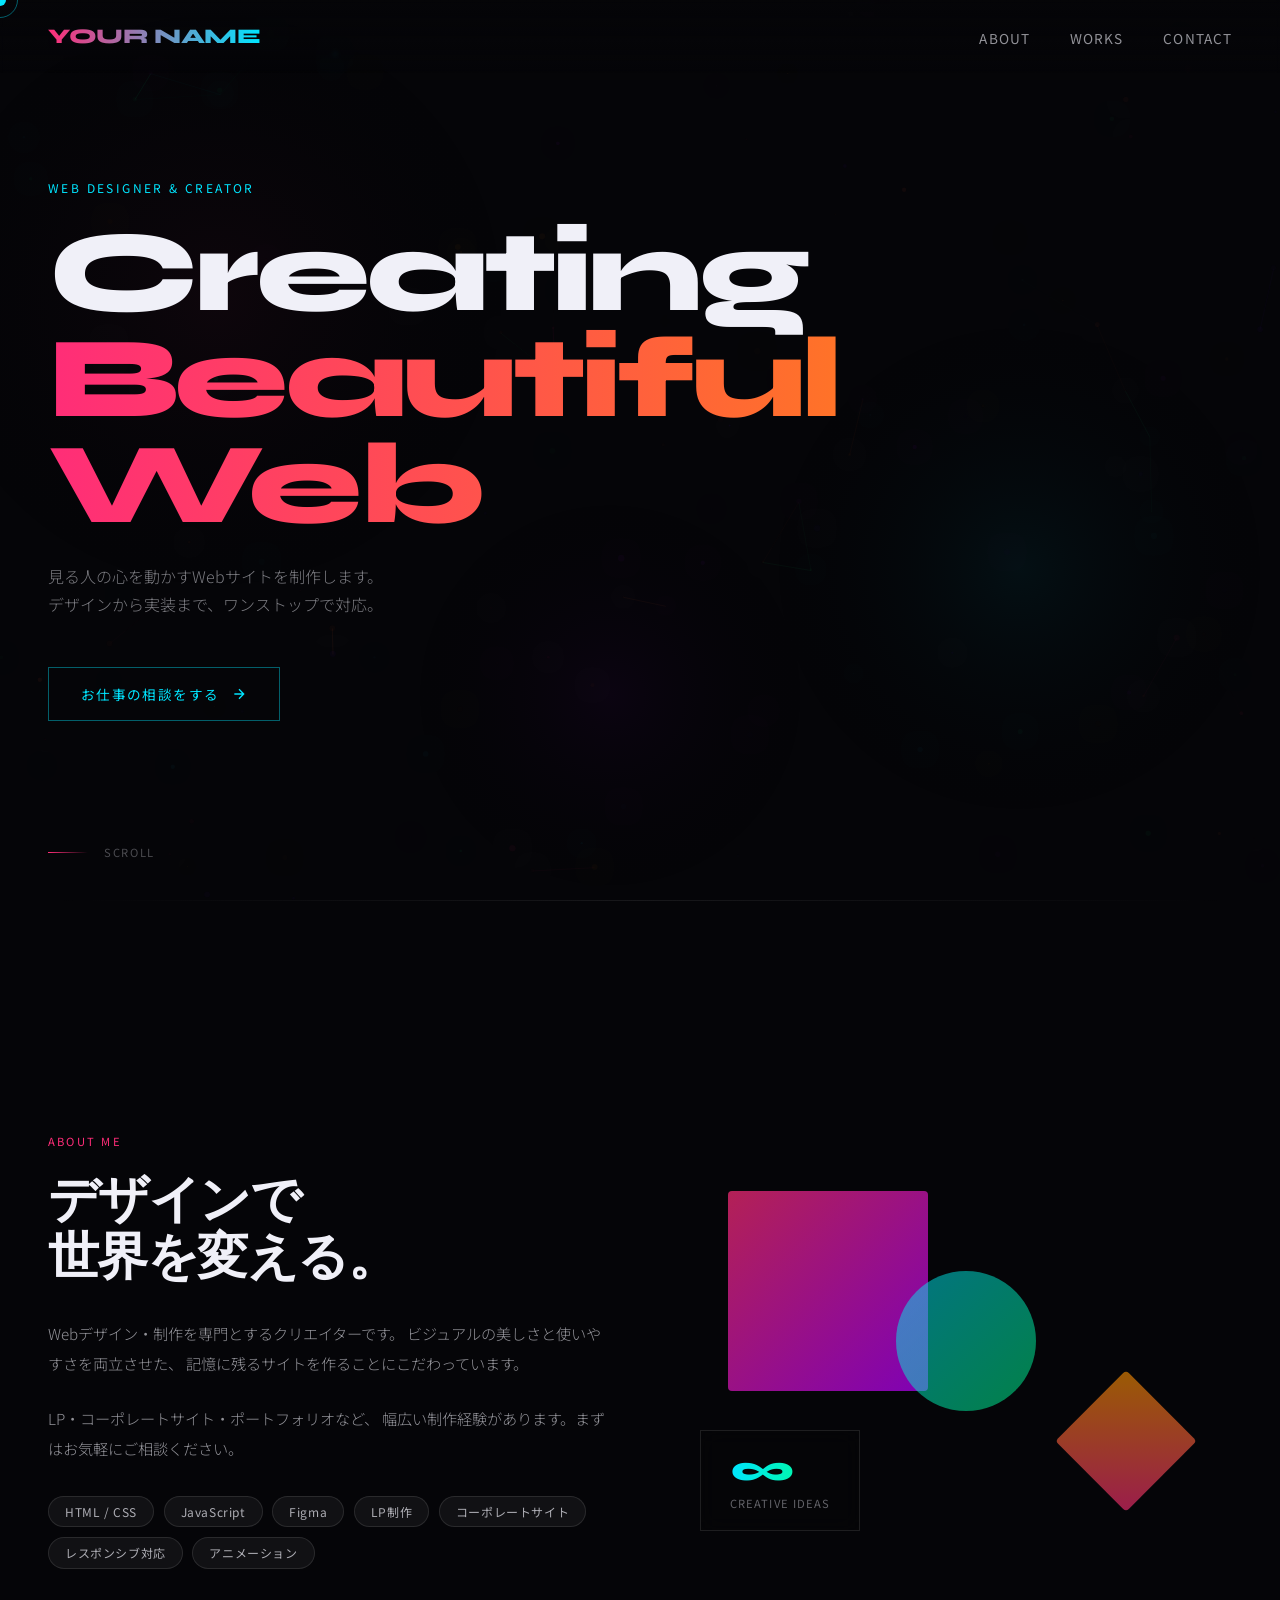
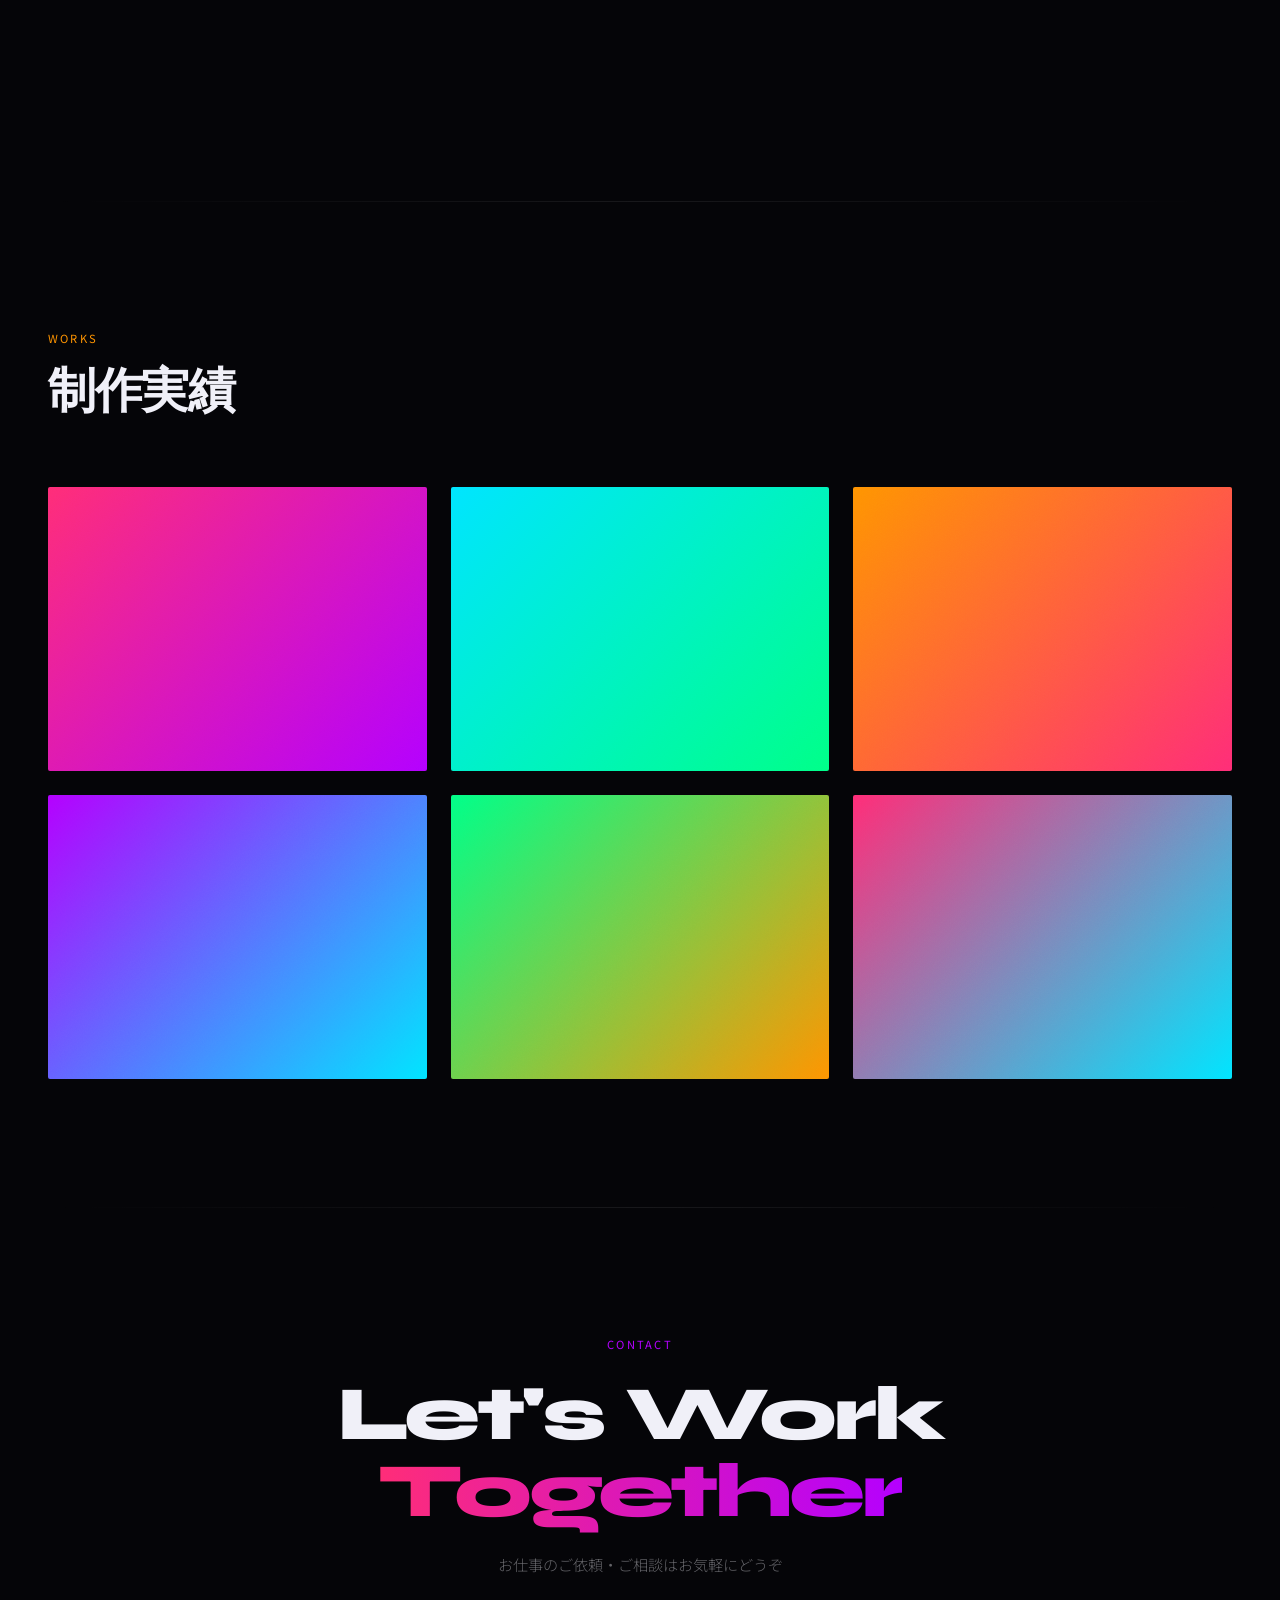
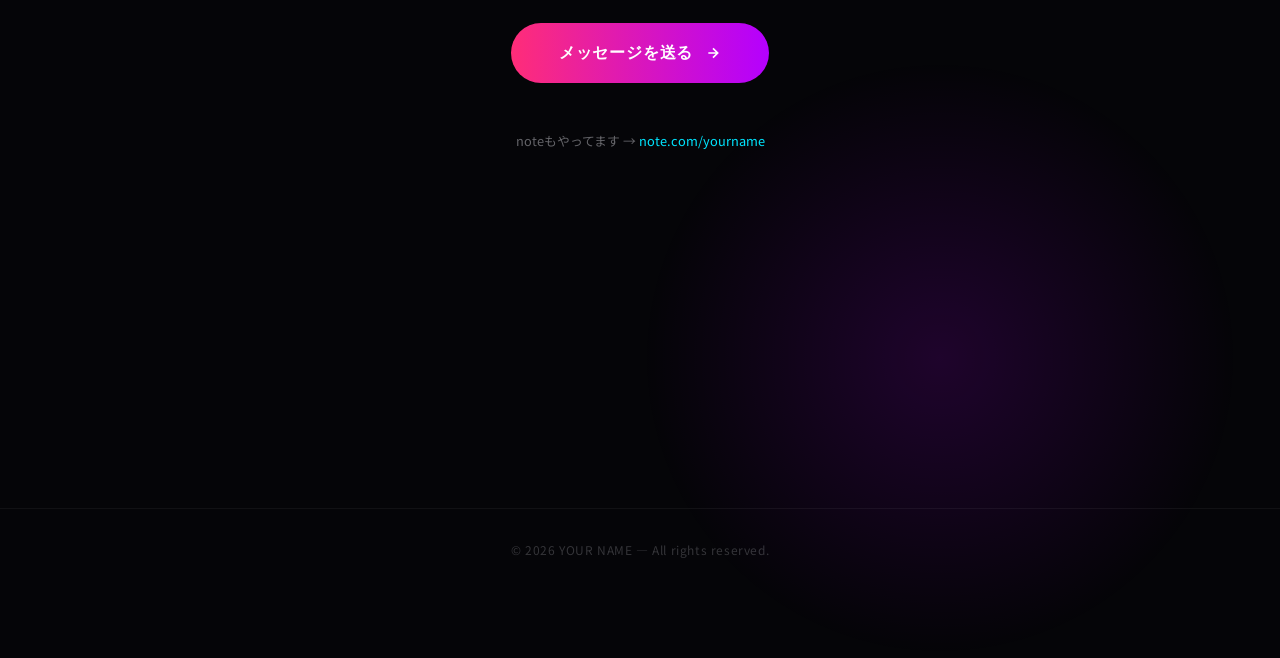
==== index.html @ f34d8674 "Rename 20260329_portfolio.html to index.html" ====
<!DOCTYPE html>
<html lang="ja">
<head>
<meta charset="UTF-8">
<meta name="viewport" content="width=device-width, initial-scale=1.0">
<title>Portfolio — Creative Web Designer</title>
<style>
  @import url('https://fonts.googleapis.com/css2?family=Syne:wght@400;700;800&family=Noto+Sans+JP:wght@300;400;700&display=swap');

  :root {
    --c1: #ff2d78;
    --c2: #ff9500;
    --c3: #00e5ff;
    --c4: #b400ff;
    --c5: #00ff88;
    --bg: #050508;
    --fg: #f0f0f8;
  }

  *, *::before, *::after { margin: 0; padding: 0; box-sizing: border-box; }

  html { scroll-behavior: smooth; }

  body {
    background: var(--bg);
    color: var(--fg);
    font-family: 'Noto Sans JP', sans-serif;
    overflow-x: hidden;
    cursor: none;
  }

  /* Custom cursor */
  #cursor {
    position: fixed;
    width: 12px; height: 12px;
    border-radius: 50%;
    background: var(--c3);
    pointer-events: none;
    z-index: 9999;
    transform: translate(-50%, -50%);
    transition: transform 0.1s, width 0.3s, height 0.3s, background 0.3s;
    mix-blend-mode: screen;
  }
  #cursor-trail {
    position: fixed;
    width: 36px; height: 36px;
    border-radius: 50%;
    border: 1px solid rgba(0,229,255,0.4);
    pointer-events: none;
    z-index: 9998;
    transform: translate(-50%, -50%);
    transition: left 0.12s ease, top 0.12s ease;
  }

  /* Canvas */
  #canvas {
    position: fixed;
    top: 0; left: 0;
    width: 100%; height: 100%;
    z-index: 0;
  }

  /* NAV */
  nav {
    position: fixed;
    top: 0; left: 0; right: 0;
    z-index: 100;
    display: flex;
    justify-content: space-between;
    align-items: center;
    padding: 1.5rem 3rem;
    mix-blend-mode: normal;
  }
  nav::before {
    content: '';
    position: absolute;
    inset: 0;
    background: linear-gradient(to bottom, rgba(5,5,8,0.8), transparent);
    backdrop-filter: blur(2px);
    z-index: -1;
  }
  .logo {
    font-family: 'Syne', sans-serif;
    font-weight: 800;
    font-size: 1.3rem;
    letter-spacing: -0.02em;
    background: linear-gradient(90deg, var(--c1), var(--c3));
    -webkit-background-clip: text;
    -webkit-text-fill-color: transparent;
  }
  .nav-links {
    display: flex;
    gap: 2.5rem;
    list-style: none;
  }
  .nav-links a {
    color: rgba(240,240,248,0.6);
    text-decoration: none;
    font-size: 0.85rem;
    letter-spacing: 0.08em;
    text-transform: uppercase;
    transition: color 0.3s;
  }
  .nav-links a:hover { color: var(--fg); }

  /* SECTIONS */
  section {
    position: relative;
    z-index: 10;
    min-height: 100vh;
  }

  /* HERO */
  #hero {
    display: flex;
    flex-direction: column;
    justify-content: center;
    align-items: flex-start;
    padding: 0 3rem;
    min-height: 100vh;
  }
  .hero-eyebrow {
    font-size: 0.75rem;
    letter-spacing: 0.2em;
    text-transform: uppercase;
    color: var(--c3);
    margin-bottom: 1.5rem;
    opacity: 0;
    animation: fadeUp 0.8s 0.3s forwards;
  }
  .hero-title {
    font-family: 'Syne', sans-serif;
    font-weight: 800;
    font-size: clamp(3rem, 9vw, 8rem);
    line-height: 0.92;
    letter-spacing: -0.04em;
    margin-bottom: 1.5rem;
    opacity: 0;
    animation: fadeUp 0.8s 0.5s forwards;
  }
  .hero-title .line1 { display: block; }
  .hero-title .line2 {
    display: block;
    background: linear-gradient(90deg, var(--c1), var(--c2), var(--c4));
    -webkit-background-clip: text;
    -webkit-text-fill-color: transparent;
    background-size: 200%;
    animation: gradShift 4s linear infinite, fadeUp 0.8s 0.5s forwards;
  }
  .hero-sub {
    font-size: 1rem;
    color: rgba(240,240,248,0.5);
    max-width: 420px;
    line-height: 1.8;
    margin-bottom: 3rem;
    font-weight: 300;
    opacity: 0;
    animation: fadeUp 0.8s 0.7s forwards;
  }
  .hero-cta {
    display: inline-flex;
    align-items: center;
    gap: 0.75rem;
    padding: 1rem 2rem;
    border: 1px solid rgba(0,229,255,0.4);
    color: var(--c3);
    text-decoration: none;
    font-size: 0.85rem;
    letter-spacing: 0.1em;
    text-transform: uppercase;
    position: relative;
    overflow: hidden;
    transition: color 0.3s;
    opacity: 0;
    animation: fadeUp 0.8s 0.9s forwards;
  }
  .hero-cta::before {
    content: '';
    position: absolute;
    inset: 0;
    background: var(--c3);
    transform: scaleX(0);
    transform-origin: left;
    transition: transform 0.4s ease;
    z-index: -1;
  }
  .hero-cta:hover { color: var(--bg); }
  .hero-cta:hover::before { transform: scaleX(1); }

  .scroll-indicator {
    position: absolute;
    bottom: 2.5rem;
    left: 3rem;
    display: flex;
    align-items: center;
    gap: 1rem;
    font-size: 0.7rem;
    letter-spacing: 0.15em;
    text-transform: uppercase;
    color: rgba(240,240,248,0.3);
    opacity: 0;
    animation: fadeUp 0.8s 1.2s forwards;
  }
  .scroll-line {
    width: 40px;
    height: 1px;
    background: linear-gradient(90deg, var(--c1), transparent);
    animation: scrollPulse 2s ease-in-out infinite;
  }

  /* ABOUT */
  #about {
    display: grid;
    grid-template-columns: 1fr 1fr;
    gap: 4rem;
    align-items: center;
    padding: 8rem 3rem;
  }
  .about-label {
    font-size: 0.7rem;
    letter-spacing: 0.2em;
    text-transform: uppercase;
    color: var(--c1);
    margin-bottom: 1.5rem;
  }
  .about-title {
    font-family: 'Syne', sans-serif;
    font-weight: 700;
    font-size: clamp(2rem, 4vw, 3.5rem);
    line-height: 1.1;
    letter-spacing: -0.03em;
    margin-bottom: 2rem;
  }
  .about-text {
    color: rgba(240,240,248,0.6);
    line-height: 2;
    font-size: 0.95rem;
    font-weight: 300;
    margin-bottom: 1.5rem;
  }
  .skill-tags {
    display: flex;
    flex-wrap: wrap;
    gap: 0.6rem;
    margin-top: 2rem;
  }
  .tag {
    padding: 0.4rem 1rem;
    font-size: 0.75rem;
    letter-spacing: 0.05em;
    border-radius: 100px;
    background: rgba(255,255,255,0.05);
    border: 1px solid rgba(255,255,255,0.1);
    color: rgba(240,240,248,0.7);
    transition: all 0.3s;
  }
  .tag:hover {
    background: rgba(0,229,255,0.1);
    border-color: var(--c3);
    color: var(--c3);
  }
  .about-visual {
    position: relative;
    height: 400px;
  }
  .about-box {
    position: absolute;
    border-radius: 4px;
    animation: float 6s ease-in-out infinite;
  }
  .about-box:nth-child(1) {
    width: 200px; height: 200px;
    top: 10%; left: 10%;
    background: linear-gradient(135deg, var(--c1), var(--c4));
    opacity: 0.7;
    animation-delay: 0s;
  }
  .about-box:nth-child(2) {
    width: 140px; height: 140px;
    top: 30%; left: 40%;
    background: linear-gradient(135deg, var(--c3), var(--c5));
    opacity: 0.5;
    animation-delay: -2s;
    border-radius: 50%;
  }
  .about-box:nth-child(3) {
    width: 100px; height: 100px;
    bottom: 15%; right: 10%;
    background: linear-gradient(135deg, var(--c2), var(--c1));
    opacity: 0.6;
    animation-delay: -4s;
    transform: rotate(45deg);
  }
  .about-stat {
    position: absolute;
    bottom: 5%;
    left: 5%;
    background: rgba(5,5,8,0.8);
    border: 1px solid rgba(255,255,255,0.1);
    padding: 1.2rem 1.8rem;
    backdrop-filter: blur(10px);
  }
  .stat-num {
    font-family: 'Syne', sans-serif;
    font-size: 2.5rem;
    font-weight: 800;
    background: linear-gradient(90deg, var(--c3), var(--c5));
    -webkit-background-clip: text;
    -webkit-text-fill-color: transparent;
    line-height: 1;
  }
  .stat-label {
    font-size: 0.7rem;
    letter-spacing: 0.1em;
    color: rgba(240,240,248,0.4);
    text-transform: uppercase;
    margin-top: 0.3rem;
  }

  /* WORKS */
  #works {
    padding: 8rem 3rem;
  }
  .section-header {
    display: flex;
    justify-content: space-between;
    align-items: flex-end;
    margin-bottom: 4rem;
  }
  .section-label {
    font-size: 0.7rem;
    letter-spacing: 0.2em;
    text-transform: uppercase;
    color: var(--c2);
    margin-bottom: 0.8rem;
  }
  .section-title {
    font-family: 'Syne', sans-serif;
    font-weight: 700;
    font-size: clamp(2rem, 4vw, 3rem);
    letter-spacing: -0.03em;
  }
  .works-grid {
    display: grid;
    grid-template-columns: repeat(3, 1fr);
    gap: 1.5rem;
  }
  .work-card {
    position: relative;
    aspect-ratio: 4/3;
    overflow: hidden;
    cursor: none;
    border-radius: 2px;
  }
  .work-bg {
    position: absolute;
    inset: 0;
    transition: transform 0.6s ease;
  }
  .work-card:nth-child(1) .work-bg { background: linear-gradient(135deg, #ff2d78 0%, #b400ff 100%); }
  .work-card:nth-child(2) .work-bg { background: linear-gradient(135deg, #00e5ff 0%, #00ff88 100%); }
  .work-card:nth-child(3) .work-bg { background: linear-gradient(135deg, #ff9500 0%, #ff2d78 100%); }
  .work-card:nth-child(4) .work-bg { background: linear-gradient(135deg, #b400ff 0%, #00e5ff 100%); }
  .work-card:nth-child(5) .work-bg { background: linear-gradient(135deg, #00ff88 0%, #ff9500 100%); }
  .work-card:nth-child(6) .work-bg { background: linear-gradient(135deg, #ff2d78 0%, #00e5ff 100%); }
  .work-card:hover .work-bg { transform: scale(1.05); }
  .work-noise {
    position: absolute;
    inset: 0;
    background-image: url("data:image/svg+xml,%3Csvg viewBox='0 0 256 256' xmlns='http://www.w3.org/2000/svg'%3E%3Cfilter id='n'%3E%3CfeTurbulence type='fractalNoise' baseFrequency='0.9' numOctaves='4' stitchTiles='stitch'/%3E%3C/filter%3E%3Crect width='100%25' height='100%25' filter='url(%23n)' opacity='0.15'/%3E%3C/svg%3E");
    opacity: 0.3;
    mix-blend-mode: overlay;
  }
  .work-overlay {
    position: absolute;
    inset: 0;
    background: rgba(5,5,8,0.7);
    display: flex;
    flex-direction: column;
    justify-content: flex-end;
    padding: 1.8rem;
    opacity: 0;
    transition: opacity 0.4s;
  }
  .work-card:hover .work-overlay { opacity: 1; }
  .work-type {
    font-size: 0.65rem;
    letter-spacing: 0.15em;
    text-transform: uppercase;
    color: var(--c3);
    margin-bottom: 0.4rem;
  }
  .work-name {
    font-family: 'Syne', sans-serif;
    font-weight: 700;
    font-size: 1.3rem;
    letter-spacing: -0.02em;
  }

  /* CONTACT */
  #contact {
    padding: 8rem 3rem;
    text-align: center;
    position: relative;
  }
  .contact-glow {
    position: absolute;
    top: 50%;
    left: 50%;
    transform: translate(-50%, -50%);
    width: 600px;
    height: 600px;
    background: radial-gradient(circle, rgba(180,0,255,0.15) 0%, transparent 70%);
    pointer-events: none;
  }
  .contact-label {
    font-size: 0.7rem;
    letter-spacing: 0.2em;
    text-transform: uppercase;
    color: var(--c4);
    margin-bottom: 1.5rem;
  }
  .contact-title {
    font-family: 'Syne', sans-serif;
    font-weight: 800;
    font-size: clamp(2.5rem, 6vw, 5rem);
    letter-spacing: -0.04em;
    line-height: 1;
    margin-bottom: 1.5rem;
  }
  .contact-title span {
    background: linear-gradient(90deg, var(--c1), var(--c4), var(--c3));
    -webkit-background-clip: text;
    -webkit-text-fill-color: transparent;
    background-size: 200%;
    animation: gradShift 3s linear infinite;
  }
  .contact-sub {
    color: rgba(240,240,248,0.4);
    font-size: 0.95rem;
    font-weight: 300;
    margin-bottom: 3rem;
  }
  .contact-btn {
    display: inline-flex;
    align-items: center;
    gap: 0.75rem;
    padding: 1.2rem 3rem;
    background: linear-gradient(90deg, var(--c1), var(--c4));
    color: white;
    text-decoration: none;
    font-family: 'Syne', sans-serif;
    font-weight: 700;
    font-size: 1rem;
    letter-spacing: 0.05em;
    border-radius: 100px;
    position: relative;
    overflow: hidden;
    transition: transform 0.3s, box-shadow 0.3s;
  }
  .contact-btn:hover {
    transform: translateY(-3px);
    box-shadow: 0 20px 60px rgba(255,45,120,0.4);
  }
  .contact-note { margin-top: 3rem; color: rgba(240,240,248,0.4); font-size: 0.8rem; }
  .contact-note a { color: var(--c3); text-decoration: none; }

  /* FOOTER */
  footer {
    position: relative;
    z-index: 10;
    text-align: center;
    padding: 2rem 3rem;
    border-top: 1px solid rgba(255,255,255,0.05);
    color: rgba(240,240,248,0.2);
    font-size: 0.75rem;
    letter-spacing: 0.05em;
  }

  /* ANIMATIONS */
  @keyframes fadeUp {
    from { opacity: 0; transform: translateY(30px); }
    to { opacity: 1; transform: translateY(0); }
  }
  @keyframes gradShift {
    0% { background-position: 0% 50%; }
    100% { background-position: 200% 50%; }
  }
  @keyframes float {
    0%, 100% { transform: translateY(0) rotate(0deg); }
    33% { transform: translateY(-20px) rotate(5deg); }
    66% { transform: translateY(10px) rotate(-3deg); }
  }
  @keyframes scrollPulse {
    0%, 100% { width: 40px; opacity: 0.3; }
    50% { width: 70px; opacity: 0.8; }
  }

  /* Divider */
  .divider {
    position: relative;
    z-index: 10;
    height: 1px;
    background: linear-gradient(90deg, transparent, rgba(255,255,255,0.08), transparent);
    margin: 0 3rem;
  }

  @media (max-width: 768px) {
    nav { padding: 1.2rem 1.5rem; }
    .nav-links { display: none; }
    #hero { padding: 0 1.5rem; }
    #about { grid-template-columns: 1fr; padding: 4rem 1.5rem; }
    .about-visual { display: none; }
    #works { padding: 4rem 1.5rem; }
    .works-grid { grid-template-columns: 1fr; }
    #contact { padding: 4rem 1.5rem; }
    .scroll-indicator { left: 1.5rem; }
  }
</style>
</head>
<body>

<div id="cursor"></div>
<div id="cursor-trail"></div>

<canvas id="canvas"></canvas>

<nav>
  <div class="logo">YOUR NAME</div>
  <ul class="nav-links">
    <li><a href="#about">About</a></li>
    <li><a href="#works">Works</a></li>
    <li><a href="#contact">Contact</a></li>
  </ul>
</nav>

<section id="hero">
  <div class="hero-eyebrow">Web Designer &amp; Creator</div>
  <h1 class="hero-title">
    <span class="line1">Creating</span>
    <span class="line2">Beautiful Web</span>
  </h1>
  <p class="hero-sub">
    見る人の心を動かすWebサイトを制作します。<br>
    デザインから実装まで、ワンストップで対応。
  </p>
  <a href="#contact" class="hero-cta">
    お仕事の相談をする
    <svg width="16" height="16" fill="none" stroke="currentColor" stroke-width="2" viewBox="0 0 24 24"><path d="M5 12h14M12 5l7 7-7 7"/></svg>
  </a>
  <div class="scroll-indicator">
    <div class="scroll-line"></div>
    Scroll
  </div>
</section>

<div class="divider"></div>

<section id="about">
  <div>
    <div class="about-label">About Me</div>
    <h2 class="about-title">デザインで<br>世界を変える。</h2>
    <p class="about-text">
      Webデザイン・制作を専門とするクリエイターです。
      ビジュアルの美しさと使いやすさを両立させた、
      記憶に残るサイトを作ることにこだわっています。
    </p>
    <p class="about-text">
      LP・コーポレートサイト・ポートフォリオなど、
      幅広い制作経験があります。まずはお気軽にご相談ください。
    </p>
    <div class="skill-tags">
      <span class="tag">HTML / CSS</span>
      <span class="tag">JavaScript</span>
      <span class="tag">Figma</span>
      <span class="tag">LP制作</span>
      <span class="tag">コーポレートサイト</span>
      <span class="tag">レスポンシブ対応</span>
      <span class="tag">アニメーション</span>
    </div>
  </div>
  <div class="about-visual">
    <div class="about-box"></div>
    <div class="about-box"></div>
    <div class="about-box"></div>
    <div class="about-stat">
      <div class="stat-num">∞</div>
      <div class="stat-label">Creative Ideas</div>
    </div>
  </div>
</section>

<div class="divider"></div>

<section id="works">
  <div class="section-header">
    <div>
      <div class="section-label">Works</div>
      <h2 class="section-title">制作実績</h2>
    </div>
  </div>
  <div class="works-grid">
    <div class="work-card">
      <div class="work-bg"></div>
      <div class="work-noise"></div>
      <div class="work-overlay">
        <div class="work-type">Landing Page</div>
        <div class="work-name">Project 01</div>
      </div>
    </div>
    <div class="work-card">
      <div class="work-bg"></div>
      <div class="work-noise"></div>
      <div class="work-overlay">
        <div class="work-type">Corporate Site</div>
        <div class="work-name">Project 02</div>
      </div>
    </div>
    <div class="work-card">
      <div class="work-bg"></div>
      <div class="work-noise"></div>
      <div class="work-overlay">
        <div class="work-type">EC Site</div>
        <div class="work-name">Project 03</div>
      </div>
    </div>
    <div class="work-card">
      <div class="work-bg"></div>
      <div class="work-noise"></div>
      <div class="work-overlay">
        <div class="work-type">Portfolio</div>
        <div class="work-name">Project 04</div>
      </div>
    </div>
    <div class="work-card">
      <div class="work-bg"></div>
      <div class="work-noise"></div>
      <div class="work-overlay">
        <div class="work-type">Branding</div>
        <div class="work-name">Project 05</div>
      </div>
    </div>
    <div class="work-card">
      <div class="work-bg"></div>
      <div class="work-noise"></div>
      <div class="work-overlay">
        <div class="work-type">Web App</div>
        <div class="work-name">Project 06</div>
      </div>
    </div>
  </div>
</section>

<div class="divider"></div>

<section id="contact">
  <div class="contact-glow"></div>
  <div class="contact-label">Contact</div>
  <h2 class="contact-title">Let's Work<br><span>Together</span></h2>
  <p class="contact-sub">お仕事のご依頼・ご相談はお気軽にどうぞ</p>
  <a href="mailto:your@email.com" class="contact-btn">
    メッセージを送る
    <svg width="16" height="16" fill="none" stroke="currentColor" stroke-width="2.5" viewBox="0 0 24 24"><path d="M5 12h14M12 5l7 7-7 7"/></svg>
  </a>
  <p class="contact-note">
    noteもやってます → <a href="https://note.com" target="_blank">note.com/yourname</a>
  </p>
</section>

<footer>
  <p>© 2026 YOUR NAME — All rights reserved.</p>
</footer>

<script>
// ── Cursor ──────────────────────────────────────────
const cursor = document.getElementById('cursor');
const trail = document.getElementById('cursor-trail');
let mx = 0, my = 0;
document.addEventListener('mousemove', e => {
  mx = e.clientX; my = e.clientY;
  cursor.style.left = mx + 'px';
  cursor.style.top = my + 'px';
  setTimeout(() => {
    trail.style.left = mx + 'px';
    trail.style.top = my + 'px';
  }, 80);
});

// ── Canvas Particle + Fluid System ──────────────────
const canvas = document.getElementById('canvas');
const ctx = canvas.getContext('2d');
let W, H, particles = [], mouseX = -9999, mouseY = -9999;

const COLORS = ['#ff2d78','#ff9500','#00e5ff','#b400ff','#00ff88','#ff6b35','#7b2fff'];

function resize() {
  W = canvas.width = window.innerWidth;
  H = canvas.height = window.innerHeight;
}
resize();
window.addEventListener('resize', () => { resize(); initParticles(); });

document.addEventListener('mousemove', e => { mouseX = e.clientX; mouseY = e.clientY; });

class Particle {
  constructor() { this.reset(true); }
  reset(initial = false) {
    this.x = Math.random() * W;
    this.y = initial ? Math.random() * H : H + 20;
    this.size = Math.random() * 3 + 0.5;
    this.color = COLORS[Math.floor(Math.random() * COLORS.length)];
    this.alpha = Math.random() * 0.6 + 0.1;
    this.vx = (Math.random() - 0.5) * 0.6;
    this.vy = -(Math.random() * 0.8 + 0.2);
    this.life = 0;
    this.maxLife = Math.random() * 300 + 200;
    // fluid properties
    this.noiseOffset = Math.random() * 1000;
    this.speed = Math.random() * 0.5 + 0.2;
  }
  update(t) {
    // Perlin-like noise via sin/cos
    const n1 = Math.sin(this.x * 0.005 + t * 0.0008 + this.noiseOffset) * Math.cos(this.y * 0.004 + t * 0.0006);
    const n2 = Math.cos(this.x * 0.004 - t * 0.0007 + this.noiseOffset * 0.5) * Math.sin(this.y * 0.005 + t * 0.0009);
    this.vx += n1 * 0.08;
    this.vy += n2 * 0.06 - 0.01;

    // Mouse repel
    const dx = this.x - mouseX, dy = this.y - mouseY;
    const dist = Math.sqrt(dx*dx + dy*dy);
    if (dist < 120) {
      const force = (120 - dist) / 120;
      this.vx += (dx / dist) * force * 1.5;
      this.vy += (dy / dist) * force * 1.5;
    }

    this.vx *= 0.97;
    this.vy *= 0.97;
    this.x += this.vx;
    this.y += this.vy;
    this.life++;

    if (this.x < -20 || this.x > W + 20 || this.y < -20 || this.life > this.maxLife) {
      this.reset();
    }
  }
  draw() {
    const lifeRatio = this.life / this.maxLife;
    const fade = lifeRatio < 0.1 ? lifeRatio * 10 : lifeRatio > 0.8 ? (1 - lifeRatio) * 5 : 1;
    ctx.save();
    ctx.globalAlpha = this.alpha * fade;
    ctx.fillStyle = this.color;
    ctx.shadowBlur = 15;
    ctx.shadowColor = this.color;
    ctx.beginPath();
    ctx.arc(this.x, this.y, this.size, 0, Math.PI * 2);
    ctx.fill();
    ctx.restore();
  }
}

// Connection lines
function drawConnections() {
  const MAX_DIST = 100;
  for (let i = 0; i < particles.length; i++) {
    for (let j = i + 1; j < Math.min(i + 8, particles.length); j++) {
      const dx = particles[i].x - particles[j].x;
      const dy = particles[i].y - particles[j].y;
      const d = Math.sqrt(dx*dx + dy*dy);
      if (d < MAX_DIST) {
        const alpha = (1 - d / MAX_DIST) * 0.15;
        ctx.save();
        ctx.globalAlpha = alpha;
        ctx.strokeStyle = particles[i].color;
        ctx.lineWidth = 0.5;
        ctx.beginPath();
        ctx.moveTo(particles[i].x, particles[i].y);
        ctx.lineTo(particles[j].x, particles[j].y);
        ctx.stroke();
        ctx.restore();
      }
    }
  }
}

function initParticles() {
  particles = [];
  const count = Math.min(Math.floor(W * H / 8000), 180);
  for (let i = 0; i < count; i++) particles.push(new Particle());
}
initParticles();

let t = 0;
function loop() {
  ctx.clearRect(0, 0, W, H);

  // Fluid background blobs
  const blobs = [
    { x: W * 0.2, y: H * 0.3, r: 300, c: 'rgba(255,45,120,0.04)' },
    { x: W * 0.8, y: H * 0.6, r: 250, c: 'rgba(0,229,255,0.05)' },
    { x: W * 0.5, y: H * 0.8, r: 200, c: 'rgba(180,0,255,0.04)' },
  ];
  blobs.forEach(b => {
    const ox = Math.sin(t * 0.0004 + b.x) * 40;
    const oy = Math.cos(t * 0.0003 + b.y) * 30;
    const grad = ctx.createRadialGradient(b.x+ox, b.y+oy, 0, b.x+ox, b.y+oy, b.r);
    grad.addColorStop(0, b.c);
    grad.addColorStop(1, 'transparent');
    ctx.fillStyle = grad;
    ctx.fillRect(0, 0, W, H);
  });

  drawConnections();
  particles.forEach(p => { p.update(t); p.draw(); });
  t++;
  requestAnimationFrame(loop);
}
loop();

// ── Scroll reveal ────────────────────────────────────
const observer = new IntersectionObserver(entries => {
  entries.forEach(e => {
    if (e.isIntersecting) {
      e.target.style.opacity = '1';
      e.target.style.transform = 'translateY(0)';
    }
  });
}, { threshold: 0.1 });

document.querySelectorAll('#about > *, .work-card, #contact > *').forEach(el => {
  el.style.opacity = '0';
  el.style.transform = 'translateY(40px)';
  el.style.transition = 'opacity 0.8s ease, transform 0.8s ease';
  observer.observe(el);
});
</script>
</body>
</html>
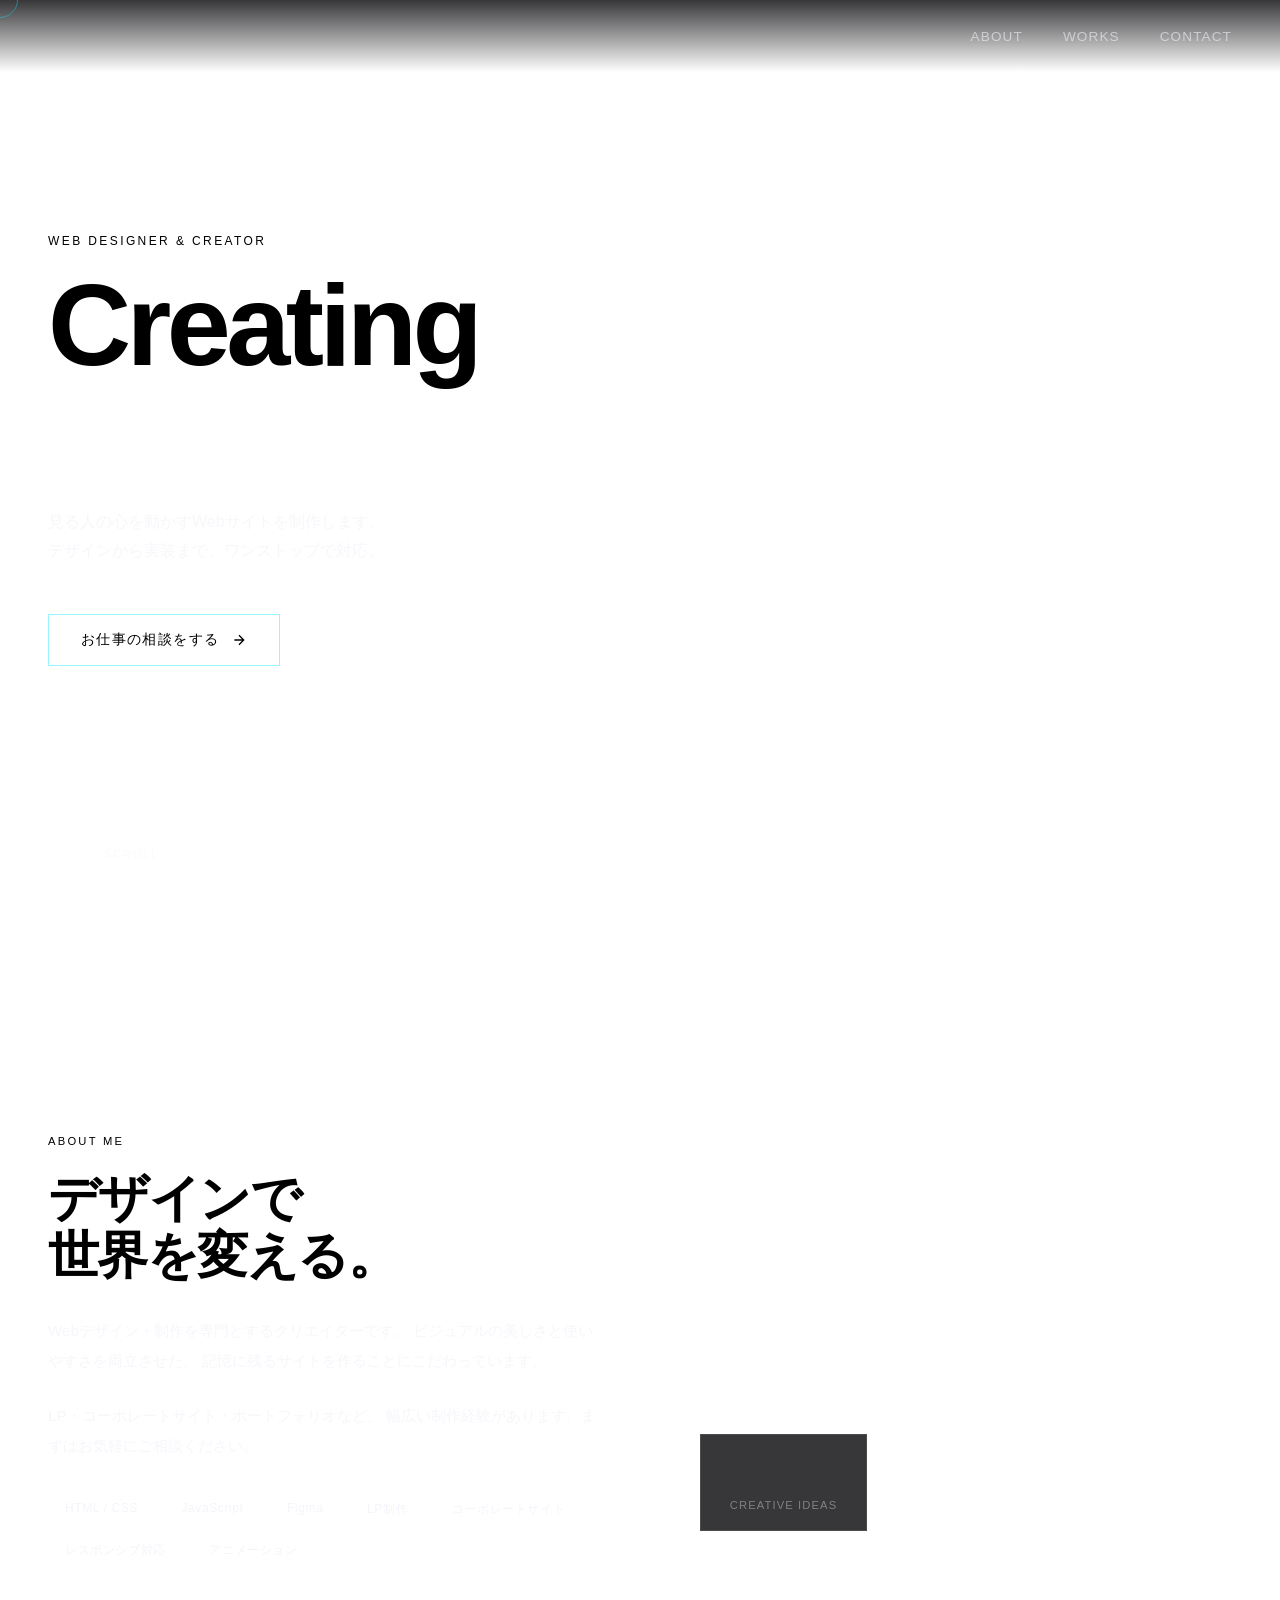
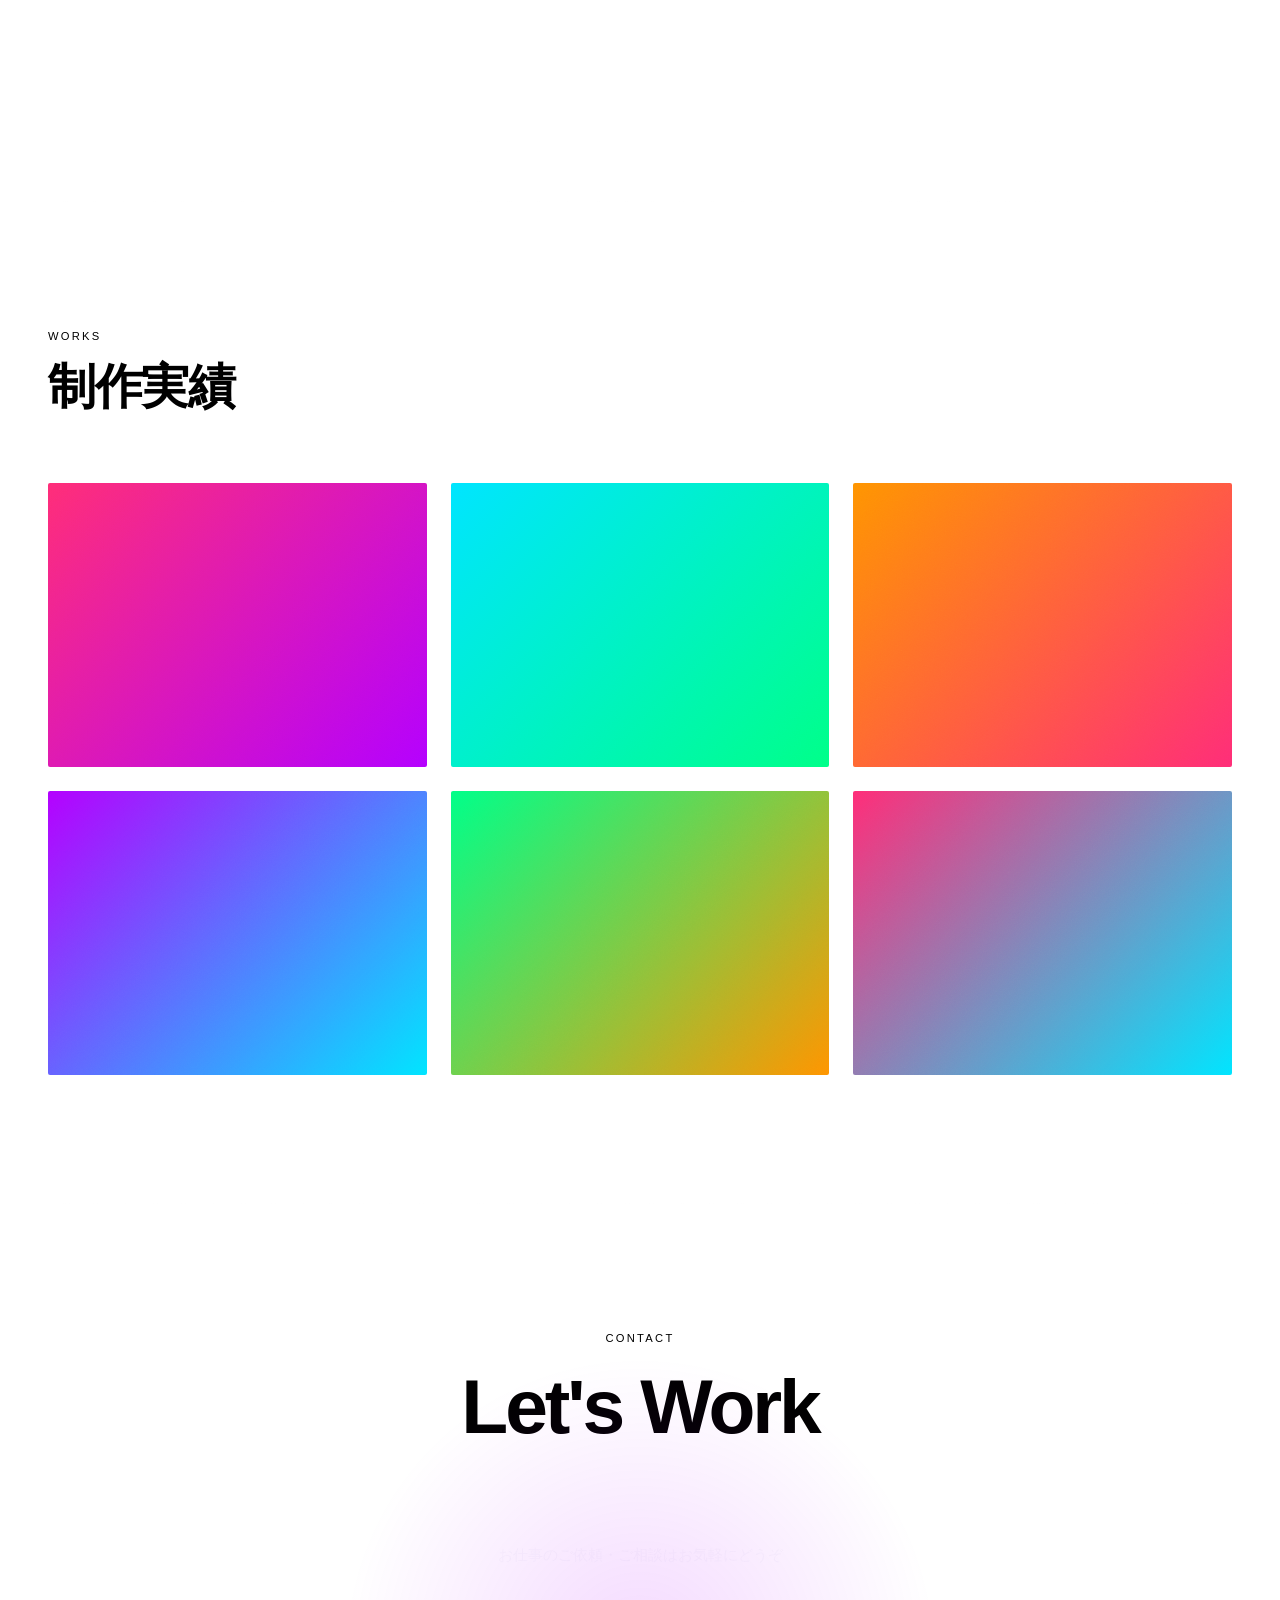
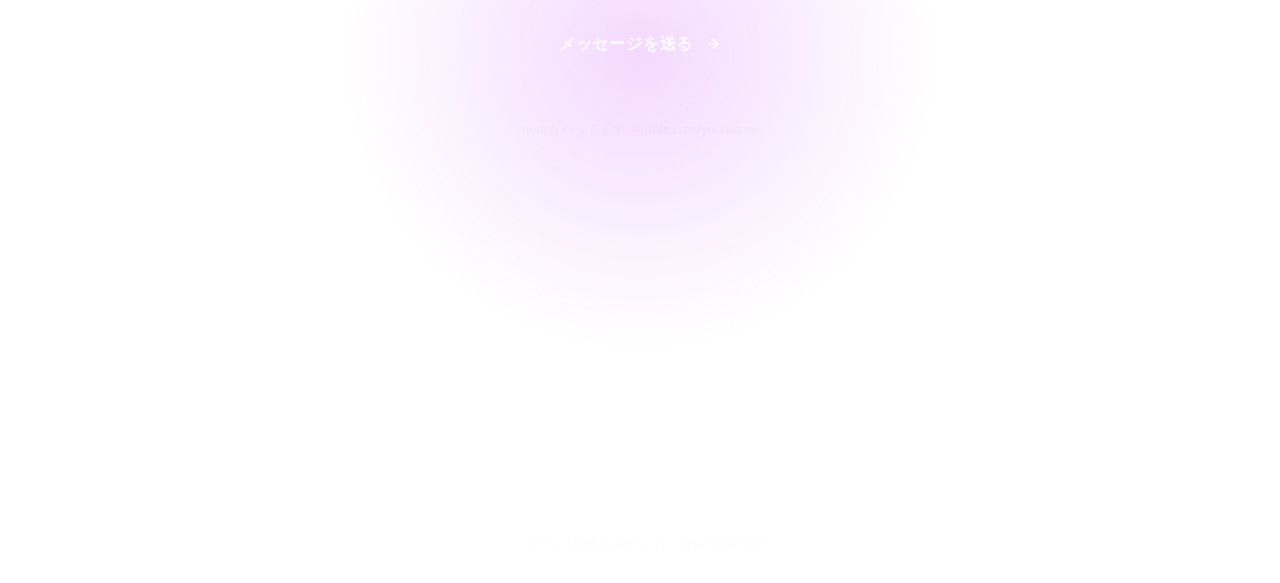
==== commit 53f93349: "Add files via upload" ====
--- a/index.html
+++ b/index.html
@@ -4,519 +4,7 @@
 <meta charset="UTF-8">
 <meta name="viewport" content="width=device-width, initial-scale=1.0">
 <title>Portfolio — Creative Web Designer</title>
-<style>
-  @import url('https://fonts.googleapis.com/css2?family=Syne:wght@400;700;800&family=Noto+Sans+JP:wght@300;400;700&display=swap');
-
-  :root {
-    --c1: #ff2d78;
-    --c2: #ff9500;
-    --c3: #00e5ff;
-    --c4: #b400ff;
-    --c5: #00ff88;
-    --bg: #050508;
-    --fg: #f0f0f8;
-  }
-
-  *, *::before, *::after { margin: 0; padding: 0; box-sizing: border-box; }
-
-  html { scroll-behavior: smooth; }
-
-  body {
-    background: var(--bg);
-    color: var(--fg);
-    font-family: 'Noto Sans JP', sans-serif;
-    overflow-x: hidden;
-    cursor: none;
-  }
-
-  /* Custom cursor */
-  #cursor {
-    position: fixed;
-    width: 12px; height: 12px;
-    border-radius: 50%;
-    background: var(--c3);
-    pointer-events: none;
-    z-index: 9999;
-    transform: translate(-50%, -50%);
-    transition: transform 0.1s, width 0.3s, height 0.3s, background 0.3s;
-    mix-blend-mode: screen;
-  }
-  #cursor-trail {
-    position: fixed;
-    width: 36px; height: 36px;
-    border-radius: 50%;
-    border: 1px solid rgba(0,229,255,0.4);
-    pointer-events: none;
-    z-index: 9998;
-    transform: translate(-50%, -50%);
-    transition: left 0.12s ease, top 0.12s ease;
-  }
-
-  /* Canvas */
-  #canvas {
-    position: fixed;
-    top: 0; left: 0;
-    width: 100%; height: 100%;
-    z-index: 0;
-  }
-
-  /* NAV */
-  nav {
-    position: fixed;
-    top: 0; left: 0; right: 0;
-    z-index: 100;
-    display: flex;
-    justify-content: space-between;
-    align-items: center;
-    padding: 1.5rem 3rem;
-    mix-blend-mode: normal;
-  }
-  nav::before {
-    content: '';
-    position: absolute;
-    inset: 0;
-    background: linear-gradient(to bottom, rgba(5,5,8,0.8), transparent);
-    backdrop-filter: blur(2px);
-    z-index: -1;
-  }
-  .logo {
-    font-family: 'Syne', sans-serif;
-    font-weight: 800;
-    font-size: 1.3rem;
-    letter-spacing: -0.02em;
-    background: linear-gradient(90deg, var(--c1), var(--c3));
-    -webkit-background-clip: text;
-    -webkit-text-fill-color: transparent;
-  }
-  .nav-links {
-    display: flex;
-    gap: 2.5rem;
-    list-style: none;
-  }
-  .nav-links a {
-    color: rgba(240,240,248,0.6);
-    text-decoration: none;
-    font-size: 0.85rem;
-    letter-spacing: 0.08em;
-    text-transform: uppercase;
-    transition: color 0.3s;
-  }
-  .nav-links a:hover { color: var(--fg); }
-
-  /* SECTIONS */
-  section {
-    position: relative;
-    z-index: 10;
-    min-height: 100vh;
-  }
-
-  /* HERO */
-  #hero {
-    display: flex;
-    flex-direction: column;
-    justify-content: center;
-    align-items: flex-start;
-    padding: 0 3rem;
-    min-height: 100vh;
-  }
-  .hero-eyebrow {
-    font-size: 0.75rem;
-    letter-spacing: 0.2em;
-    text-transform: uppercase;
-    color: var(--c3);
-    margin-bottom: 1.5rem;
-    opacity: 0;
-    animation: fadeUp 0.8s 0.3s forwards;
-  }
-  .hero-title {
-    font-family: 'Syne', sans-serif;
-    font-weight: 800;
-    font-size: clamp(3rem, 9vw, 8rem);
-    line-height: 0.92;
-    letter-spacing: -0.04em;
-    margin-bottom: 1.5rem;
-    opacity: 0;
-    animation: fadeUp 0.8s 0.5s forwards;
-  }
-  .hero-title .line1 { display: block; }
-  .hero-title .line2 {
-    display: block;
-    background: linear-gradient(90deg, var(--c1), var(--c2), var(--c4));
-    -webkit-background-clip: text;
-    -webkit-text-fill-color: transparent;
-    background-size: 200%;
-    animation: gradShift 4s linear infinite, fadeUp 0.8s 0.5s forwards;
-  }
-  .hero-sub {
-    font-size: 1rem;
-    color: rgba(240,240,248,0.5);
-    max-width: 420px;
-    line-height: 1.8;
-    margin-bottom: 3rem;
-    font-weight: 300;
-    opacity: 0;
-    animation: fadeUp 0.8s 0.7s forwards;
-  }
-  .hero-cta {
-    display: inline-flex;
-    align-items: center;
-    gap: 0.75rem;
-    padding: 1rem 2rem;
-    border: 1px solid rgba(0,229,255,0.4);
-    color: var(--c3);
-    text-decoration: none;
-    font-size: 0.85rem;
-    letter-spacing: 0.1em;
-    text-transform: uppercase;
-    position: relative;
-    overflow: hidden;
-    transition: color 0.3s;
-    opacity: 0;
-    animation: fadeUp 0.8s 0.9s forwards;
-  }
-  .hero-cta::before {
-    content: '';
-    position: absolute;
-    inset: 0;
-    background: var(--c3);
-    transform: scaleX(0);
-    transform-origin: left;
-    transition: transform 0.4s ease;
-    z-index: -1;
-  }
-  .hero-cta:hover { color: var(--bg); }
-  .hero-cta:hover::before { transform: scaleX(1); }
-
-  .scroll-indicator {
-    position: absolute;
-    bottom: 2.5rem;
-    left: 3rem;
-    display: flex;
-    align-items: center;
-    gap: 1rem;
-    font-size: 0.7rem;
-    letter-spacing: 0.15em;
-    text-transform: uppercase;
-    color: rgba(240,240,248,0.3);
-    opacity: 0;
-    animation: fadeUp 0.8s 1.2s forwards;
-  }
-  .scroll-line {
-    width: 40px;
-    height: 1px;
-    background: linear-gradient(90deg, var(--c1), transparent);
-    animation: scrollPulse 2s ease-in-out infinite;
-  }
-
-  /* ABOUT */
-  #about {
-    display: grid;
-    grid-template-columns: 1fr 1fr;
-    gap: 4rem;
-    align-items: center;
-    padding: 8rem 3rem;
-  }
-  .about-label {
-    font-size: 0.7rem;
-    letter-spacing: 0.2em;
-    text-transform: uppercase;
-    color: var(--c1);
-    margin-bottom: 1.5rem;
-  }
-  .about-title {
-    font-family: 'Syne', sans-serif;
-    font-weight: 700;
-    font-size: clamp(2rem, 4vw, 3.5rem);
-    line-height: 1.1;
-    letter-spacing: -0.03em;
-    margin-bottom: 2rem;
-  }
-  .about-text {
-    color: rgba(240,240,248,0.6);
-    line-height: 2;
-    font-size: 0.95rem;
-    font-weight: 300;
-    margin-bottom: 1.5rem;
-  }
-  .skill-tags {
-    display: flex;
-    flex-wrap: wrap;
-    gap: 0.6rem;
-    margin-top: 2rem;
-  }
-  .tag {
-    padding: 0.4rem 1rem;
-    font-size: 0.75rem;
-    letter-spacing: 0.05em;
-    border-radius: 100px;
-    background: rgba(255,255,255,0.05);
-    border: 1px solid rgba(255,255,255,0.1);
-    color: rgba(240,240,248,0.7);
-    transition: all 0.3s;
-  }
-  .tag:hover {
-    background: rgba(0,229,255,0.1);
-    border-color: var(--c3);
-    color: var(--c3);
-  }
-  .about-visual {
-    position: relative;
-    height: 400px;
-  }
-  .about-box {
-    position: absolute;
-    border-radius: 4px;
-    animation: float 6s ease-in-out infinite;
-  }
-  .about-box:nth-child(1) {
-    width: 200px; height: 200px;
-    top: 10%; left: 10%;
-    background: linear-gradient(135deg, var(--c1), var(--c4));
-    opacity: 0.7;
-    animation-delay: 0s;
-  }
-  .about-box:nth-child(2) {
-    width: 140px; height: 140px;
-    top: 30%; left: 40%;
-    background: linear-gradient(135deg, var(--c3), var(--c5));
-    opacity: 0.5;
-    animation-delay: -2s;
-    border-radius: 50%;
-  }
-  .about-box:nth-child(3) {
-    width: 100px; height: 100px;
-    bottom: 15%; right: 10%;
-    background: linear-gradient(135deg, var(--c2), var(--c1));
-    opacity: 0.6;
-    animation-delay: -4s;
-    transform: rotate(45deg);
-  }
-  .about-stat {
-    position: absolute;
-    bottom: 5%;
-    left: 5%;
-    background: rgba(5,5,8,0.8);
-    border: 1px solid rgba(255,255,255,0.1);
-    padding: 1.2rem 1.8rem;
-    backdrop-filter: blur(10px);
-  }
-  .stat-num {
-    font-family: 'Syne', sans-serif;
-    font-size: 2.5rem;
-    font-weight: 800;
-    background: linear-gradient(90deg, var(--c3), var(--c5));
-    -webkit-background-clip: text;
-    -webkit-text-fill-color: transparent;
-    line-height: 1;
-  }
-  .stat-label {
-    font-size: 0.7rem;
-    letter-spacing: 0.1em;
-    color: rgba(240,240,248,0.4);
-    text-transform: uppercase;
-    margin-top: 0.3rem;
-  }
-
-  /* WORKS */
-  #works {
-    padding: 8rem 3rem;
-  }
-  .section-header {
-    display: flex;
-    justify-content: space-between;
-    align-items: flex-end;
-    margin-bottom: 4rem;
-  }
-  .section-label {
-    font-size: 0.7rem;
-    letter-spacing: 0.2em;
-    text-transform: uppercase;
-    color: var(--c2);
-    margin-bottom: 0.8rem;
-  }
-  .section-title {
-    font-family: 'Syne', sans-serif;
-    font-weight: 700;
-    font-size: clamp(2rem, 4vw, 3rem);
-    letter-spacing: -0.03em;
-  }
-  .works-grid {
-    display: grid;
-    grid-template-columns: repeat(3, 1fr);
-    gap: 1.5rem;
-  }
-  .work-card {
-    position: relative;
-    aspect-ratio: 4/3;
-    overflow: hidden;
-    cursor: none;
-    border-radius: 2px;
-  }
-  .work-bg {
-    position: absolute;
-    inset: 0;
-    transition: transform 0.6s ease;
-  }
-  .work-card:nth-child(1) .work-bg { background: linear-gradient(135deg, #ff2d78 0%, #b400ff 100%); }
-  .work-card:nth-child(2) .work-bg { background: linear-gradient(135deg, #00e5ff 0%, #00ff88 100%); }
-  .work-card:nth-child(3) .work-bg { background: linear-gradient(135deg, #ff9500 0%, #ff2d78 100%); }
-  .work-card:nth-child(4) .work-bg { background: linear-gradient(135deg, #b400ff 0%, #00e5ff 100%); }
-  .work-card:nth-child(5) .work-bg { background: linear-gradient(135deg, #00ff88 0%, #ff9500 100%); }
-  .work-card:nth-child(6) .work-bg { background: linear-gradient(135deg, #ff2d78 0%, #00e5ff 100%); }
-  .work-card:hover .work-bg { transform: scale(1.05); }
-  .work-noise {
-    position: absolute;
-    inset: 0;
-    background-image: url("data:image/svg+xml,%3Csvg viewBox='0 0 256 256' xmlns='http://www.w3.org/2000/svg'%3E%3Cfilter id='n'%3E%3CfeTurbulence type='fractalNoise' baseFrequency='0.9' numOctaves='4' stitchTiles='stitch'/%3E%3C/filter%3E%3Crect width='100%25' height='100%25' filter='url(%23n)' opacity='0.15'/%3E%3C/svg%3E");
-    opacity: 0.3;
-    mix-blend-mode: overlay;
-  }
-  .work-overlay {
-    position: absolute;
-    inset: 0;
-    background: rgba(5,5,8,0.7);
-    display: flex;
-    flex-direction: column;
-    justify-content: flex-end;
-    padding: 1.8rem;
-    opacity: 0;
-    transition: opacity 0.4s;
-  }
-  .work-card:hover .work-overlay { opacity: 1; }
-  .work-type {
-    font-size: 0.65rem;
-    letter-spacing: 0.15em;
-    text-transform: uppercase;
-    color: var(--c3);
-    margin-bottom: 0.4rem;
-  }
-  .work-name {
-    font-family: 'Syne', sans-serif;
-    font-weight: 700;
-    font-size: 1.3rem;
-    letter-spacing: -0.02em;
-  }
-
-  /* CONTACT */
-  #contact {
-    padding: 8rem 3rem;
-    text-align: center;
-    position: relative;
-  }
-  .contact-glow {
-    position: absolute;
-    top: 50%;
-    left: 50%;
-    transform: translate(-50%, -50%);
-    width: 600px;
-    height: 600px;
-    background: radial-gradient(circle, rgba(180,0,255,0.15) 0%, transparent 70%);
-    pointer-events: none;
-  }
-  .contact-label {
-    font-size: 0.7rem;
-    letter-spacing: 0.2em;
-    text-transform: uppercase;
-    color: var(--c4);
-    margin-bottom: 1.5rem;
-  }
-  .contact-title {
-    font-family: 'Syne', sans-serif;
-    font-weight: 800;
-    font-size: clamp(2.5rem, 6vw, 5rem);
-    letter-spacing: -0.04em;
-    line-height: 1;
-    margin-bottom: 1.5rem;
-  }
-  .contact-title span {
-    background: linear-gradient(90deg, var(--c1), var(--c4), var(--c3));
-    -webkit-background-clip: text;
-    -webkit-text-fill-color: transparent;
-    background-size: 200%;
-    animation: gradShift 3s linear infinite;
-  }
-  .contact-sub {
-    color: rgba(240,240,248,0.4);
-    font-size: 0.95rem;
-    font-weight: 300;
-    margin-bottom: 3rem;
-  }
-  .contact-btn {
-    display: inline-flex;
-    align-items: center;
-    gap: 0.75rem;
-    padding: 1.2rem 3rem;
-    background: linear-gradient(90deg, var(--c1), var(--c4));
-    color: white;
-    text-decoration: none;
-    font-family: 'Syne', sans-serif;
-    font-weight: 700;
-    font-size: 1rem;
-    letter-spacing: 0.05em;
-    border-radius: 100px;
-    position: relative;
-    overflow: hidden;
-    transition: transform 0.3s, box-shadow 0.3s;
-  }
-  .contact-btn:hover {
-    transform: translateY(-3px);
-    box-shadow: 0 20px 60px rgba(255,45,120,0.4);
-  }
-  .contact-note { margin-top: 3rem; color: rgba(240,240,248,0.4); font-size: 0.8rem; }
-  .contact-note a { color: var(--c3); text-decoration: none; }
-
-  /* FOOTER */
-  footer {
-    position: relative;
-    z-index: 10;
-    text-align: center;
-    padding: 2rem 3rem;
-    border-top: 1px solid rgba(255,255,255,0.05);
-    color: rgba(240,240,248,0.2);
-    font-size: 0.75rem;
-    letter-spacing: 0.05em;
-  }
-
-  /* ANIMATIONS */
-  @keyframes fadeUp {
-    from { opacity: 0; transform: translateY(30px); }
-    to { opacity: 1; transform: translateY(0); }
-  }
-  @keyframes gradShift {
-    0% { background-position: 0% 50%; }
-    100% { background-position: 200% 50%; }
-  }
-  @keyframes float {
-    0%, 100% { transform: translateY(0) rotate(0deg); }
-    33% { transform: translateY(-20px) rotate(5deg); }
-    66% { transform: translateY(10px) rotate(-3deg); }
-  }
-  @keyframes scrollPulse {
-    0%, 100% { width: 40px; opacity: 0.3; }
-    50% { width: 70px; opacity: 0.8; }
-  }
-
-  /* Divider */
-  .divider {
-    position: relative;
-    z-index: 10;
-    height: 1px;
-    background: linear-gradient(90deg, transparent, rgba(255,255,255,0.08), transparent);
-    margin: 0 3rem;
-  }
-
-  @media (max-width: 768px) {
-    nav { padding: 1.2rem 1.5rem; }
-    .nav-links { display: none; }
-    #hero { padding: 0 1.5rem; }
-    #about { grid-template-columns: 1fr; padding: 4rem 1.5rem; }
-    .about-visual { display: none; }
-    #works { padding: 4rem 1.5rem; }
-    .works-grid { grid-template-columns: 1fr; }
-    #contact { padding: 4rem 1.5rem; }
-    .scroll-indicator { left: 1.5rem; }
-  }
-</style>
+<link rel="stylesheet" href="style.css">
 </head>
 <body>
 
@@ -670,169 +158,6 @@
 <footer>
   <p>© 2026 YOUR NAME — All rights reserved.</p>
 </footer>
-
-<script>
-// ── Cursor ──────────────────────────────────────────
-const cursor = document.getElementById('cursor');
-const trail = document.getElementById('cursor-trail');
-let mx = 0, my = 0;
-document.addEventListener('mousemove', e => {
-  mx = e.clientX; my = e.clientY;
-  cursor.style.left = mx + 'px';
-  cursor.style.top = my + 'px';
-  setTimeout(() => {
-    trail.style.left = mx + 'px';
-    trail.style.top = my + 'px';
-  }, 80);
-});
-
-// ── Canvas Particle + Fluid System ──────────────────
-const canvas = document.getElementById('canvas');
-const ctx = canvas.getContext('2d');
-let W, H, particles = [], mouseX = -9999, mouseY = -9999;
-
-const COLORS = ['#ff2d78','#ff9500','#00e5ff','#b400ff','#00ff88','#ff6b35','#7b2fff'];
-
-function resize() {
-  W = canvas.width = window.innerWidth;
-  H = canvas.height = window.innerHeight;
-}
-resize();
-window.addEventListener('resize', () => { resize(); initParticles(); });
-
-document.addEventListener('mousemove', e => { mouseX = e.clientX; mouseY = e.clientY; });
-
-class Particle {
-  constructor() { this.reset(true); }
-  reset(initial = false) {
-    this.x = Math.random() * W;
-    this.y = initial ? Math.random() * H : H + 20;
-    this.size = Math.random() * 3 + 0.5;
-    this.color = COLORS[Math.floor(Math.random() * COLORS.length)];
-    this.alpha = Math.random() * 0.6 + 0.1;
-    this.vx = (Math.random() - 0.5) * 0.6;
-    this.vy = -(Math.random() * 0.8 + 0.2);
-    this.life = 0;
-    this.maxLife = Math.random() * 300 + 200;
-    // fluid properties
-    this.noiseOffset = Math.random() * 1000;
-    this.speed = Math.random() * 0.5 + 0.2;
-  }
-  update(t) {
-    // Perlin-like noise via sin/cos
-    const n1 = Math.sin(this.x * 0.005 + t * 0.0008 + this.noiseOffset) * Math.cos(this.y * 0.004 + t * 0.0006);
-    const n2 = Math.cos(this.x * 0.004 - t * 0.0007 + this.noiseOffset * 0.5) * Math.sin(this.y * 0.005 + t * 0.0009);
-    this.vx += n1 * 0.08;
-    this.vy += n2 * 0.06 - 0.01;
-
-    // Mouse repel
-    const dx = this.x - mouseX, dy = this.y - mouseY;
-    const dist = Math.sqrt(dx*dx + dy*dy);
-    if (dist < 120) {
-      const force = (120 - dist) / 120;
-      this.vx += (dx / dist) * force * 1.5;
-      this.vy += (dy / dist) * force * 1.5;
-    }
-
-    this.vx *= 0.97;
-    this.vy *= 0.97;
-    this.x += this.vx;
-    this.y += this.vy;
-    this.life++;
-
-    if (this.x < -20 || this.x > W + 20 || this.y < -20 || this.life > this.maxLife) {
-      this.reset();
-    }
-  }
-  draw() {
-    const lifeRatio = this.life / this.maxLife;
-    const fade = lifeRatio < 0.1 ? lifeRatio * 10 : lifeRatio > 0.8 ? (1 - lifeRatio) * 5 : 1;
-    ctx.save();
-    ctx.globalAlpha = this.alpha * fade;
-    ctx.fillStyle = this.color;
-    ctx.shadowBlur = 15;
-    ctx.shadowColor = this.color;
-    ctx.beginPath();
-    ctx.arc(this.x, this.y, this.size, 0, Math.PI * 2);
-    ctx.fill();
-    ctx.restore();
-  }
-}
-
-// Connection lines
-function drawConnections() {
-  const MAX_DIST = 100;
-  for (let i = 0; i < particles.length; i++) {
-    for (let j = i + 1; j < Math.min(i + 8, particles.length); j++) {
-      const dx = particles[i].x - particles[j].x;
-      const dy = particles[i].y - particles[j].y;
-      const d = Math.sqrt(dx*dx + dy*dy);
-      if (d < MAX_DIST) {
-        const alpha = (1 - d / MAX_DIST) * 0.15;
-        ctx.save();
-        ctx.globalAlpha = alpha;
-        ctx.strokeStyle = particles[i].color;
-        ctx.lineWidth = 0.5;
-        ctx.beginPath();
-        ctx.moveTo(particles[i].x, particles[i].y);
-        ctx.lineTo(particles[j].x, particles[j].y);
-        ctx.stroke();
-        ctx.restore();
-      }
-    }
-  }
-}
-
-function initParticles() {
-  particles = [];
-  const count = Math.min(Math.floor(W * H / 8000), 180);
-  for (let i = 0; i < count; i++) particles.push(new Particle());
-}
-initParticles();
-
-let t = 0;
-function loop() {
-  ctx.clearRect(0, 0, W, H);
-
-  // Fluid background blobs
-  const blobs = [
-    { x: W * 0.2, y: H * 0.3, r: 300, c: 'rgba(255,45,120,0.04)' },
-    { x: W * 0.8, y: H * 0.6, r: 250, c: 'rgba(0,229,255,0.05)' },
-    { x: W * 0.5, y: H * 0.8, r: 200, c: 'rgba(180,0,255,0.04)' },
-  ];
-  blobs.forEach(b => {
-    const ox = Math.sin(t * 0.0004 + b.x) * 40;
-    const oy = Math.cos(t * 0.0003 + b.y) * 30;
-    const grad = ctx.createRadialGradient(b.x+ox, b.y+oy, 0, b.x+ox, b.y+oy, b.r);
-    grad.addColorStop(0, b.c);
-    grad.addColorStop(1, 'transparent');
-    ctx.fillStyle = grad;
-    ctx.fillRect(0, 0, W, H);
-  });
-
-  drawConnections();
-  particles.forEach(p => { p.update(t); p.draw(); });
-  t++;
-  requestAnimationFrame(loop);
-}
-loop();
-
-// ── Scroll reveal ────────────────────────────────────
-const observer = new IntersectionObserver(entries => {
-  entries.forEach(e => {
-    if (e.isIntersecting) {
-      e.target.style.opacity = '1';
-      e.target.style.transform = 'translateY(0)';
-    }
-  });
-}, { threshold: 0.1 });
-
-document.querySelectorAll('#about > *, .work-card, #contact > *').forEach(el => {
-  el.style.opacity = '0';
-  el.style.transform = 'translateY(40px)';
-  el.style.transition = 'opacity 0.8s ease, transform 0.8s ease';
-  observer.observe(el);
-});
-</script>
+<script src="script.js"></script>
 </body>
 </html>
--- a/style.css
+++ b/style.css
@@ -0,0 +1,513 @@
+<style>
+  @import url('https://fonts.googleapis.com/css2?family=Syne:wght@400;700;800&family=Noto+Sans+JP:wght@300;400;700&display=swap');
+
+  :root {
+    --c1: #ff2d78;
+    --c2: #ff9500;
+    --c3: #00e5ff;
+    --c4: #b400ff;
+    --c5: #00ff88;
+    --bg: #050508;
+    --fg: #f0f0f8;
+  }
+
+  *, *::before, *::after { margin: 0; padding: 0; box-sizing: border-box; }
+
+  html { scroll-behavior: smooth; }
+
+  body {
+    background: var(--bg);
+    color: var(--fg);
+    font-family: 'Noto Sans JP', sans-serif;
+    overflow-x: hidden;
+    cursor: none;
+  }
+
+  /* Custom cursor */
+  #cursor {
+    position: fixed;
+    width: 12px; height: 12px;
+    border-radius: 50%;
+    background: var(--c3);
+    pointer-events: none;
+    z-index: 9999;
+    transform: translate(-50%, -50%);
+    transition: transform 0.1s, width 0.3s, height 0.3s, background 0.3s;
+    mix-blend-mode: screen;
+  }
+  #cursor-trail {
+    position: fixed;
+    width: 36px; height: 36px;
+    border-radius: 50%;
+    border: 1px solid rgba(0,229,255,0.4);
+    pointer-events: none;
+    z-index: 9998;
+    transform: translate(-50%, -50%);
+    transition: left 0.12s ease, top 0.12s ease;
+  }
+
+  /* Canvas */
+  #canvas {
+    position: fixed;
+    top: 0; left: 0;
+    width: 100%; height: 100%;
+    z-index: 0;
+  }
+
+  /* NAV */
+  nav {
+    position: fixed;
+    top: 0; left: 0; right: 0;
+    z-index: 100;
+    display: flex;
+    justify-content: space-between;
+    align-items: center;
+    padding: 1.5rem 3rem;
+    mix-blend-mode: normal;
+  }
+  nav::before {
+    content: '';
+    position: absolute;
+    inset: 0;
+    background: linear-gradient(to bottom, rgba(5,5,8,0.8), transparent);
+    backdrop-filter: blur(2px);
+    z-index: -1;
+  }
+  .logo {
+    font-family: 'Syne', sans-serif;
+    font-weight: 800;
+    font-size: 1.3rem;
+    letter-spacing: -0.02em;
+    background: linear-gradient(90deg, var(--c1), var(--c3));
+    -webkit-background-clip: text;
+    -webkit-text-fill-color: transparent;
+  }
+  .nav-links {
+    display: flex;
+    gap: 2.5rem;
+    list-style: none;
+  }
+  .nav-links a {
+    color: rgba(240,240,248,0.6);
+    text-decoration: none;
+    font-size: 0.85rem;
+    letter-spacing: 0.08em;
+    text-transform: uppercase;
+    transition: color 0.3s;
+  }
+  .nav-links a:hover { color: var(--fg); }
+
+  /* SECTIONS */
+  section {
+    position: relative;
+    z-index: 10;
+    min-height: 100vh;
+  }
+
+  /* HERO */
+  #hero {
+    display: flex;
+    flex-direction: column;
+    justify-content: center;
+    align-items: flex-start;
+    padding: 0 3rem;
+    min-height: 100vh;
+  }
+  .hero-eyebrow {
+    font-size: 0.75rem;
+    letter-spacing: 0.2em;
+    text-transform: uppercase;
+    color: var(--c3);
+    margin-bottom: 1.5rem;
+    opacity: 0;
+    animation: fadeUp 0.8s 0.3s forwards;
+  }
+  .hero-title {
+    font-family: 'Syne', sans-serif;
+    font-weight: 800;
+    font-size: clamp(3rem, 9vw, 8rem);
+    line-height: 0.92;
+    letter-spacing: -0.04em;
+    margin-bottom: 1.5rem;
+    opacity: 0;
+    animation: fadeUp 0.8s 0.5s forwards;
+  }
+  .hero-title .line1 { display: block; }
+  .hero-title .line2 {
+    display: block;
+    background: linear-gradient(90deg, var(--c1), var(--c2), var(--c4));
+    -webkit-background-clip: text;
+    -webkit-text-fill-color: transparent;
+    background-size: 200%;
+    animation: gradShift 4s linear infinite, fadeUp 0.8s 0.5s forwards;
+  }
+  .hero-sub {
+    font-size: 1rem;
+    color: rgba(240,240,248,0.5);
+    max-width: 420px;
+    line-height: 1.8;
+    margin-bottom: 3rem;
+    font-weight: 300;
+    opacity: 0;
+    animation: fadeUp 0.8s 0.7s forwards;
+  }
+  .hero-cta {
+    display: inline-flex;
+    align-items: center;
+    gap: 0.75rem;
+    padding: 1rem 2rem;
+    border: 1px solid rgba(0,229,255,0.4);
+    color: var(--c3);
+    text-decoration: none;
+    font-size: 0.85rem;
+    letter-spacing: 0.1em;
+    text-transform: uppercase;
+    position: relative;
+    overflow: hidden;
+    transition: color 0.3s;
+    opacity: 0;
+    animation: fadeUp 0.8s 0.9s forwards;
+  }
+  .hero-cta::before {
+    content: '';
+    position: absolute;
+    inset: 0;
+    background: var(--c3);
+    transform: scaleX(0);
+    transform-origin: left;
+    transition: transform 0.4s ease;
+    z-index: -1;
+  }
+  .hero-cta:hover { color: var(--bg); }
+  .hero-cta:hover::before { transform: scaleX(1); }
+
+  .scroll-indicator {
+    position: absolute;
+    bottom: 2.5rem;
+    left: 3rem;
+    display: flex;
+    align-items: center;
+    gap: 1rem;
+    font-size: 0.7rem;
+    letter-spacing: 0.15em;
+    text-transform: uppercase;
+    color: rgba(240,240,248,0.3);
+    opacity: 0;
+    animation: fadeUp 0.8s 1.2s forwards;
+  }
+  .scroll-line {
+    width: 40px;
+    height: 1px;
+    background: linear-gradient(90deg, var(--c1), transparent);
+    animation: scrollPulse 2s ease-in-out infinite;
+  }
+
+  /* ABOUT */
+  #about {
+    display: grid;
+    grid-template-columns: 1fr 1fr;
+    gap: 4rem;
+    align-items: center;
+    padding: 8rem 3rem;
+  }
+  .about-label {
+    font-size: 0.7rem;
+    letter-spacing: 0.2em;
+    text-transform: uppercase;
+    color: var(--c1);
+    margin-bottom: 1.5rem;
+  }
+  .about-title {
+    font-family: 'Syne', sans-serif;
+    font-weight: 700;
+    font-size: clamp(2rem, 4vw, 3.5rem);
+    line-height: 1.1;
+    letter-spacing: -0.03em;
+    margin-bottom: 2rem;
+  }
+  .about-text {
+    color: rgba(240,240,248,0.6);
+    line-height: 2;
+    font-size: 0.95rem;
+    font-weight: 300;
+    margin-bottom: 1.5rem;
+  }
+  .skill-tags {
+    display: flex;
+    flex-wrap: wrap;
+    gap: 0.6rem;
+    margin-top: 2rem;
+  }
+  .tag {
+    padding: 0.4rem 1rem;
+    font-size: 0.75rem;
+    letter-spacing: 0.05em;
+    border-radius: 100px;
+    background: rgba(255,255,255,0.05);
+    border: 1px solid rgba(255,255,255,0.1);
+    color: rgba(240,240,248,0.7);
+    transition: all 0.3s;
+  }
+  .tag:hover {
+    background: rgba(0,229,255,0.1);
+    border-color: var(--c3);
+    color: var(--c3);
+  }
+  .about-visual {
+    position: relative;
+    height: 400px;
+  }
+  .about-box {
+    position: absolute;
+    border-radius: 4px;
+    animation: float 6s ease-in-out infinite;
+  }
+  .about-box:nth-child(1) {
+    width: 200px; height: 200px;
+    top: 10%; left: 10%;
+    background: linear-gradient(135deg, var(--c1), var(--c4));
+    opacity: 0.7;
+    animation-delay: 0s;
+  }
+  .about-box:nth-child(2) {
+    width: 140px; height: 140px;
+    top: 30%; left: 40%;
+    background: linear-gradient(135deg, var(--c3), var(--c5));
+    opacity: 0.5;
+    animation-delay: -2s;
+    border-radius: 50%;
+  }
+  .about-box:nth-child(3) {
+    width: 100px; height: 100px;
+    bottom: 15%; right: 10%;
+    background: linear-gradient(135deg, var(--c2), var(--c1));
+    opacity: 0.6;
+    animation-delay: -4s;
+    transform: rotate(45deg);
+  }
+  .about-stat {
+    position: absolute;
+    bottom: 5%;
+    left: 5%;
+    background: rgba(5,5,8,0.8);
+    border: 1px solid rgba(255,255,255,0.1);
+    padding: 1.2rem 1.8rem;
+    backdrop-filter: blur(10px);
+  }
+  .stat-num {
+    font-family: 'Syne', sans-serif;
+    font-size: 2.5rem;
+    font-weight: 800;
+    background: linear-gradient(90deg, var(--c3), var(--c5));
+    -webkit-background-clip: text;
+    -webkit-text-fill-color: transparent;
+    line-height: 1;
+  }
+  .stat-label {
+    font-size: 0.7rem;
+    letter-spacing: 0.1em;
+    color: rgba(240,240,248,0.4);
+    text-transform: uppercase;
+    margin-top: 0.3rem;
+  }
+
+  /* WORKS */
+  #works {
+    padding: 8rem 3rem;
+  }
+  .section-header {
+    display: flex;
+    justify-content: space-between;
+    align-items: flex-end;
+    margin-bottom: 4rem;
+  }
+  .section-label {
+    font-size: 0.7rem;
+    letter-spacing: 0.2em;
+    text-transform: uppercase;
+    color: var(--c2);
+    margin-bottom: 0.8rem;
+  }
+  .section-title {
+    font-family: 'Syne', sans-serif;
+    font-weight: 700;
+    font-size: clamp(2rem, 4vw, 3rem);
+    letter-spacing: -0.03em;
+  }
+  .works-grid {
+    display: grid;
+    grid-template-columns: repeat(3, 1fr);
+    gap: 1.5rem;
+  }
+  .work-card {
+    position: relative;
+    aspect-ratio: 4/3;
+    overflow: hidden;
+    cursor: none;
+    border-radius: 2px;
+  }
+  .work-bg {
+    position: absolute;
+    inset: 0;
+    transition: transform 0.6s ease;
+  }
+  .work-card:nth-child(1) .work-bg { background: linear-gradient(135deg, #ff2d78 0%, #b400ff 100%); }
+  .work-card:nth-child(2) .work-bg { background: linear-gradient(135deg, #00e5ff 0%, #00ff88 100%); }
+  .work-card:nth-child(3) .work-bg { background: linear-gradient(135deg, #ff9500 0%, #ff2d78 100%); }
+  .work-card:nth-child(4) .work-bg { background: linear-gradient(135deg, #b400ff 0%, #00e5ff 100%); }
+  .work-card:nth-child(5) .work-bg { background: linear-gradient(135deg, #00ff88 0%, #ff9500 100%); }
+  .work-card:nth-child(6) .work-bg { background: linear-gradient(135deg, #ff2d78 0%, #00e5ff 100%); }
+  .work-card:hover .work-bg { transform: scale(1.05); }
+  .work-noise {
+    position: absolute;
+    inset: 0;
+    background-image: url("data:image/svg+xml,%3Csvg viewBox='0 0 256 256' xmlns='http://www.w3.org/2000/svg'%3E%3Cfilter id='n'%3E%3CfeTurbulence type='fractalNoise' baseFrequency='0.9' numOctaves='4' stitchTiles='stitch'/%3E%3C/filter%3E%3Crect width='100%25' height='100%25' filter='url(%23n)' opacity='0.15'/%3E%3C/svg%3E");
+    opacity: 0.3;
+    mix-blend-mode: overlay;
+  }
+  .work-overlay {
+    position: absolute;
+    inset: 0;
+    background: rgba(5,5,8,0.7);
+    display: flex;
+    flex-direction: column;
+    justify-content: flex-end;
+    padding: 1.8rem;
+    opacity: 0;
+    transition: opacity 0.4s;
+  }
+  .work-card:hover .work-overlay { opacity: 1; }
+  .work-type {
+    font-size: 0.65rem;
+    letter-spacing: 0.15em;
+    text-transform: uppercase;
+    color: var(--c3);
+    margin-bottom: 0.4rem;
+  }
+  .work-name {
+    font-family: 'Syne', sans-serif;
+    font-weight: 700;
+    font-size: 1.3rem;
+    letter-spacing: -0.02em;
+  }
+
+  /* CONTACT */
+  #contact {
+    padding: 8rem 3rem;
+    text-align: center;
+    position: relative;
+  }
+  .contact-glow {
+    position: absolute;
+    top: 50%;
+    left: 50%;
+    transform: translate(-50%, -50%);
+    width: 600px;
+    height: 600px;
+    background: radial-gradient(circle, rgba(180,0,255,0.15) 0%, transparent 70%);
+    pointer-events: none;
+  }
+  .contact-label {
+    font-size: 0.7rem;
+    letter-spacing: 0.2em;
+    text-transform: uppercase;
+    color: var(--c4);
+    margin-bottom: 1.5rem;
+  }
+  .contact-title {
+    font-family: 'Syne', sans-serif;
+    font-weight: 800;
+    font-size: clamp(2.5rem, 6vw, 5rem);
+    letter-spacing: -0.04em;
+    line-height: 1;
+    margin-bottom: 1.5rem;
+  }
+  .contact-title span {
+    background: linear-gradient(90deg, var(--c1), var(--c4), var(--c3));
+    -webkit-background-clip: text;
+    -webkit-text-fill-color: transparent;
+    background-size: 200%;
+    animation: gradShift 3s linear infinite;
+  }
+  .contact-sub {
+    color: rgba(240,240,248,0.4);
+    font-size: 0.95rem;
+    font-weight: 300;
+    margin-bottom: 3rem;
+  }
+  .contact-btn {
+    display: inline-flex;
+    align-items: center;
+    gap: 0.75rem;
+    padding: 1.2rem 3rem;
+    background: linear-gradient(90deg, var(--c1), var(--c4));
+    color: white;
+    text-decoration: none;
+    font-family: 'Syne', sans-serif;
+    font-weight: 700;
+    font-size: 1rem;
+    letter-spacing: 0.05em;
+    border-radius: 100px;
+    position: relative;
+    overflow: hidden;
+    transition: transform 0.3s, box-shadow 0.3s;
+  }
+  .contact-btn:hover {
+    transform: translateY(-3px);
+    box-shadow: 0 20px 60px rgba(255,45,120,0.4);
+  }
+  .contact-note { margin-top: 3rem; color: rgba(240,240,248,0.4); font-size: 0.8rem; }
+  .contact-note a { color: var(--c3); text-decoration: none; }
+
+  /* FOOTER */
+  footer {
+    position: relative;
+    z-index: 10;
+    text-align: center;
+    padding: 2rem 3rem;
+    border-top: 1px solid rgba(255,255,255,0.05);
+    color: rgba(240,240,248,0.2);
+    font-size: 0.75rem;
+    letter-spacing: 0.05em;
+  }
+
+  /* ANIMATIONS */
+  @keyframes fadeUp {
+    from { opacity: 0; transform: translateY(30px); }
+    to { opacity: 1; transform: translateY(0); }
+  }
+  @keyframes gradShift {
+    0% { background-position: 0% 50%; }
+    100% { background-position: 200% 50%; }
+  }
+  @keyframes float {
+    0%, 100% { transform: translateY(0) rotate(0deg); }
+    33% { transform: translateY(-20px) rotate(5deg); }
+    66% { transform: translateY(10px) rotate(-3deg); }
+  }
+  @keyframes scrollPulse {
+    0%, 100% { width: 40px; opacity: 0.3; }
+    50% { width: 70px; opacity: 0.8; }
+  }
+
+  /* Divider */
+  .divider {
+    position: relative;
+    z-index: 10;
+    height: 1px;
+    background: linear-gradient(90deg, transparent, rgba(255,255,255,0.08), transparent);
+    margin: 0 3rem;
+  }
+
+  @media (max-width: 768px) {
+    nav { padding: 1.2rem 1.5rem; }
+    .nav-links { display: none; }
+    #hero { padding: 0 1.5rem; }
+    #about { grid-template-columns: 1fr; padding: 4rem 1.5rem; }
+    .about-visual { display: none; }
+    #works { padding: 4rem 1.5rem; }
+    .works-grid { grid-template-columns: 1fr; }
+    #contact { padding: 4rem 1.5rem; }
+    .scroll-indicator { left: 1.5rem; }
+  }
+</style>
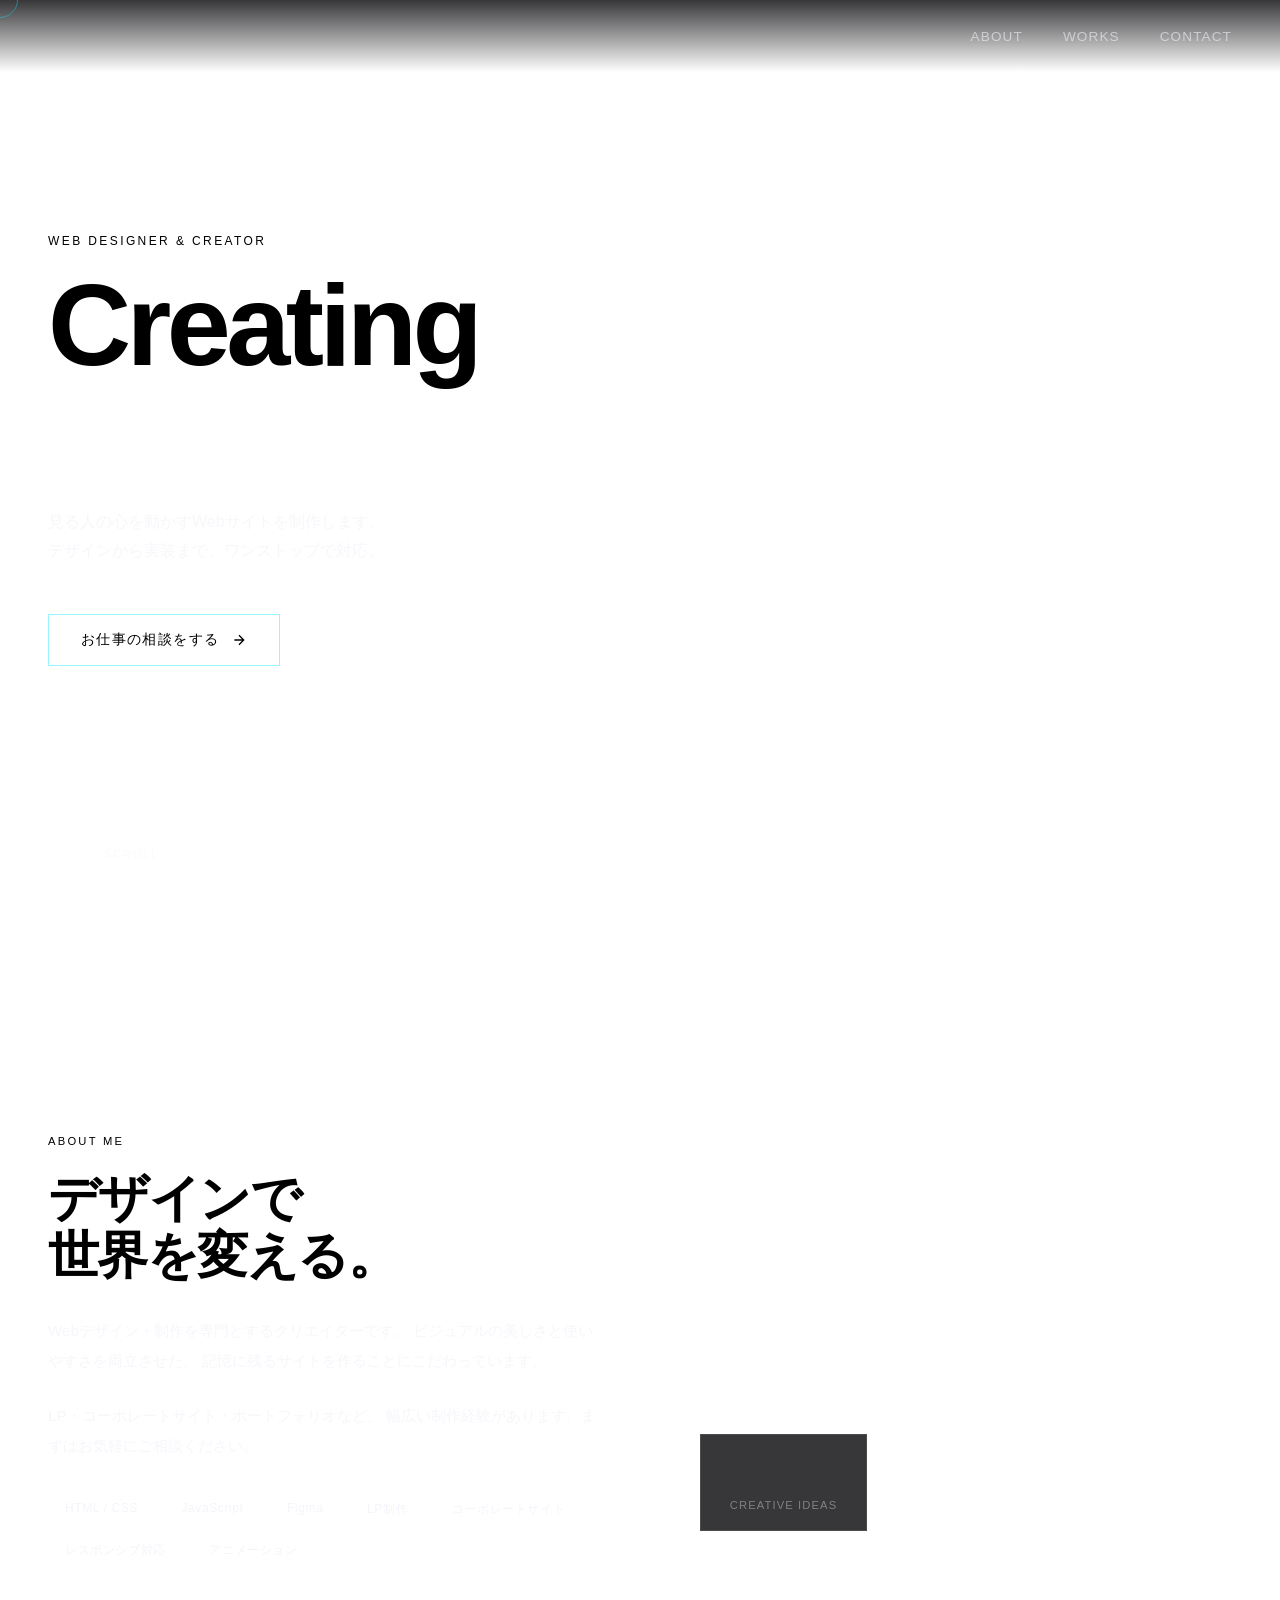
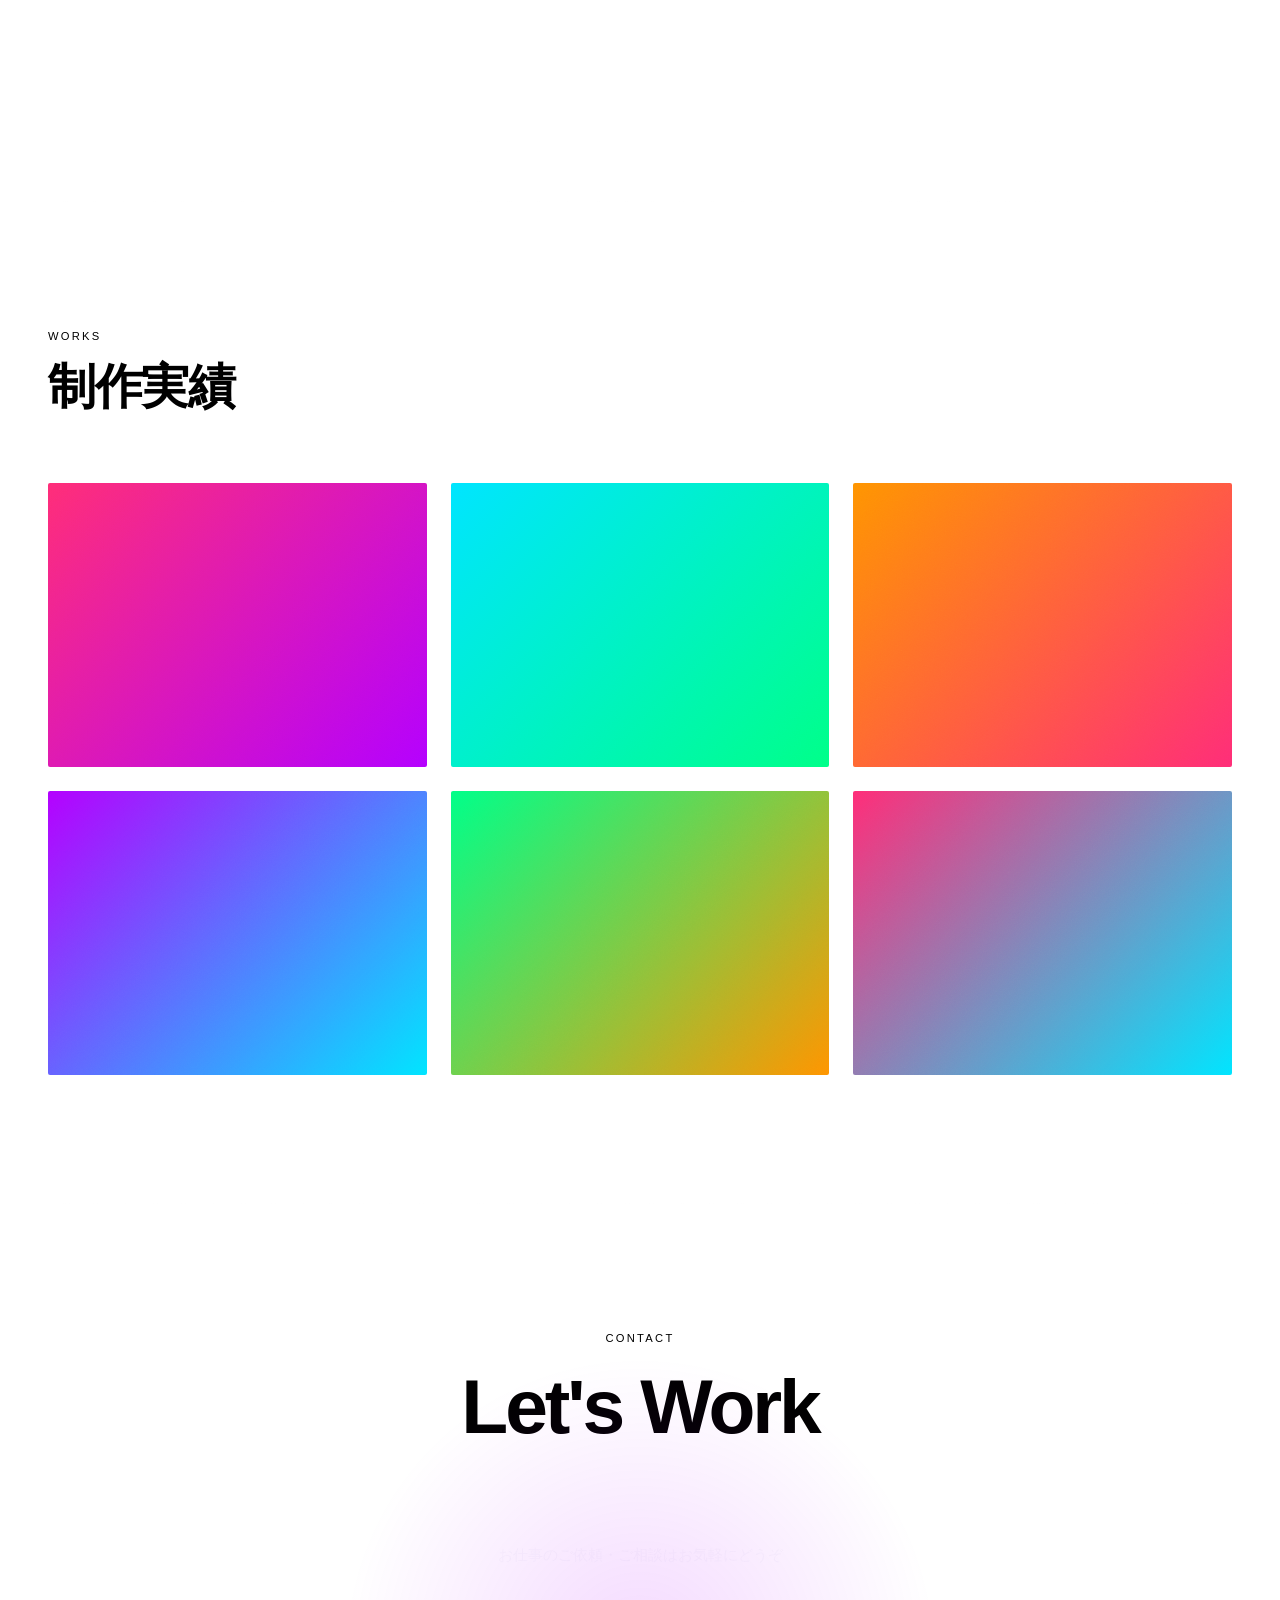
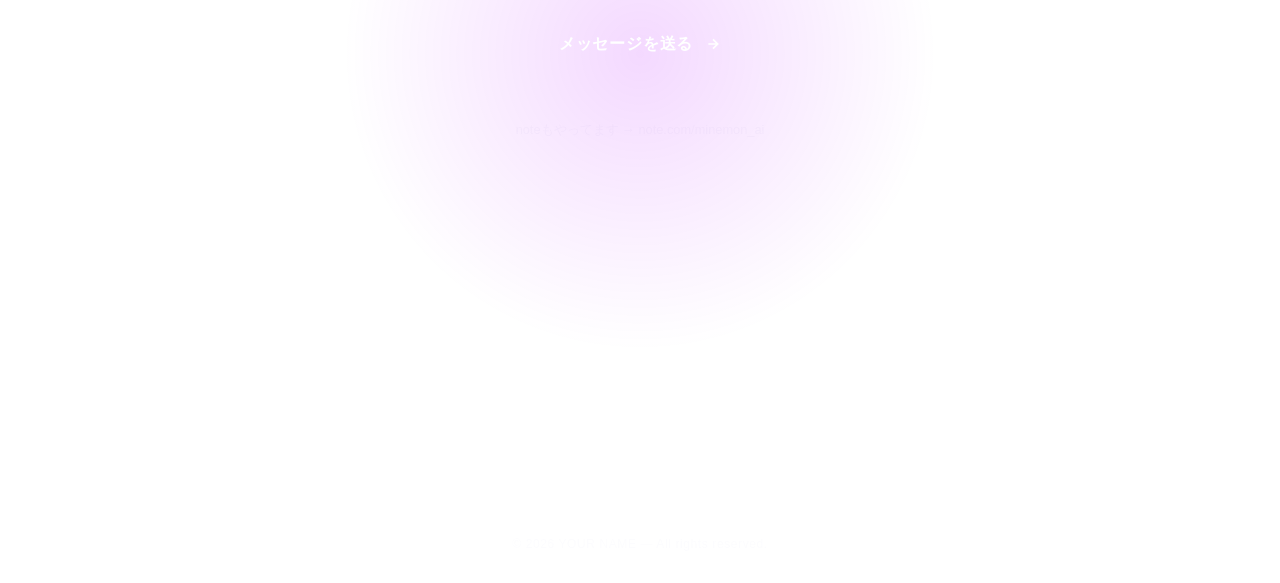
==== commit cc179ec3: "Add files via upload" ====
--- a/index.html
+++ b/index.html
@@ -3,7 +3,7 @@
 <head>
 <meta charset="UTF-8">
 <meta name="viewport" content="width=device-width, initial-scale=1.0">
-<title>Portfolio — Creative Web Designer</title>
+<title>minemon_aivPortfolio — Creative Web Designer</title>
 <link rel="stylesheet" href="style.css">
 </head>
 <body>
@@ -14,7 +14,7 @@
 <canvas id="canvas"></canvas>
 
 <nav>
-  <div class="logo">YOUR NAME</div>
+  <div class="logo">@Minemon_AI</div>
   <ul class="nav-links">
     <li><a href="#about">About</a></li>
     <li><a href="#works">Works</a></li>
@@ -151,7 +151,7 @@
     <svg width="16" height="16" fill="none" stroke="currentColor" stroke-width="2.5" viewBox="0 0 24 24"><path d="M5 12h14M12 5l7 7-7 7"/></svg>
   </a>
   <p class="contact-note">
-    noteもやってます → <a href="https://note.com" target="_blank">note.com/yourname</a>
+    noteもやってます → <a href="https://note.com/minemon_ai" target="_blank">note.com/minemon_ai</a>
   </p>
 </section>
 
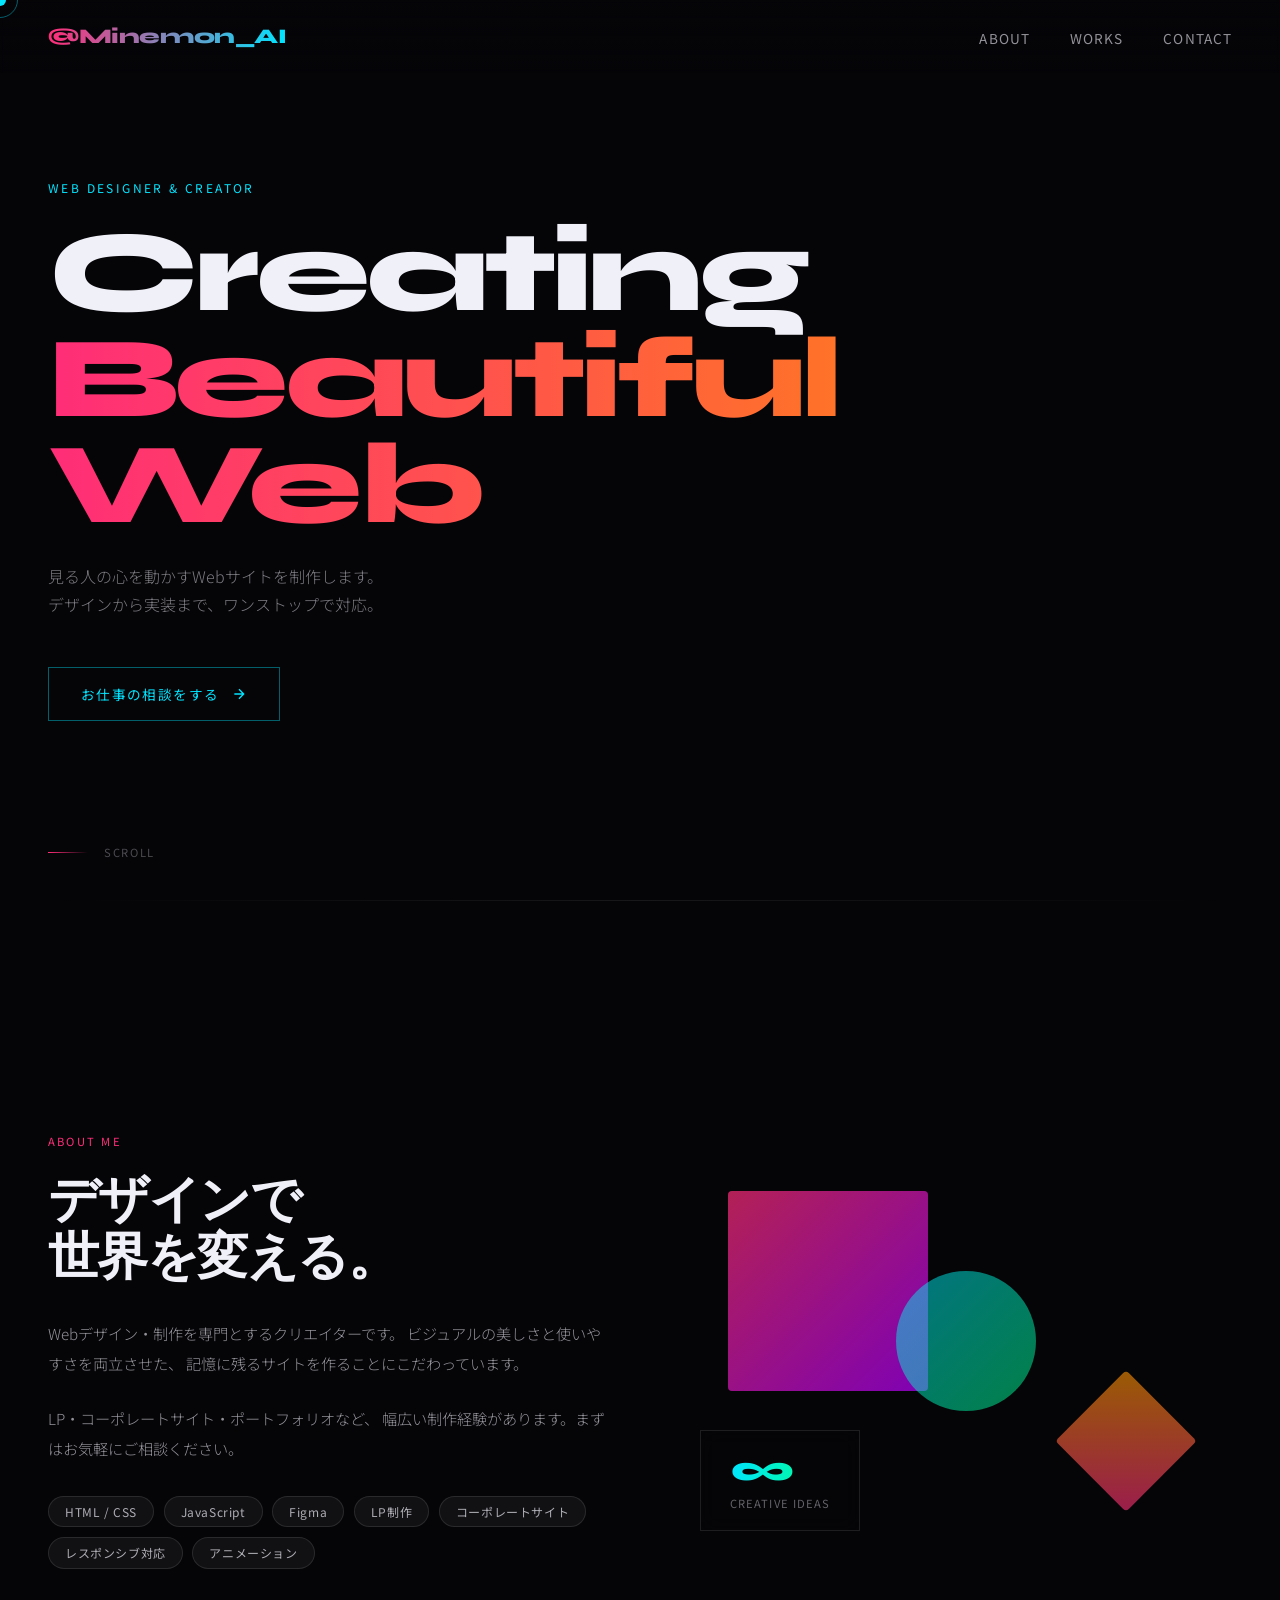
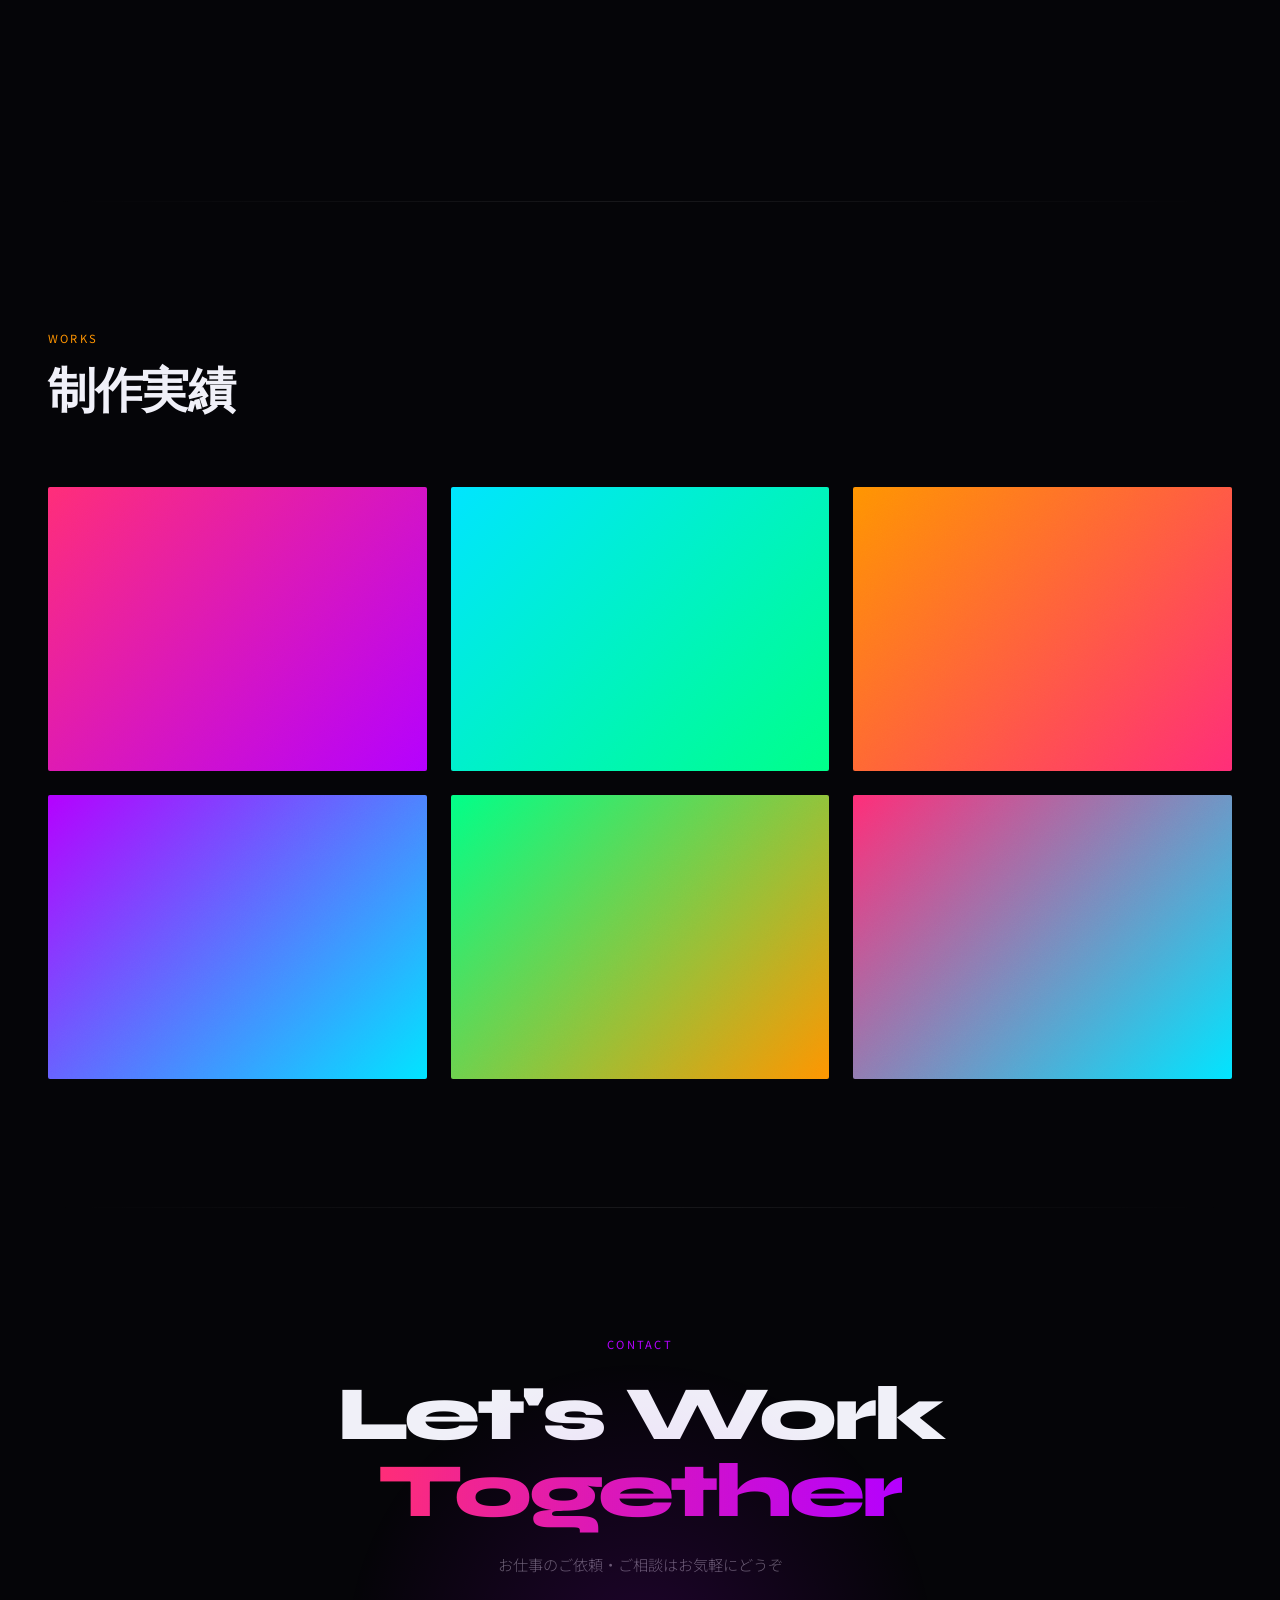
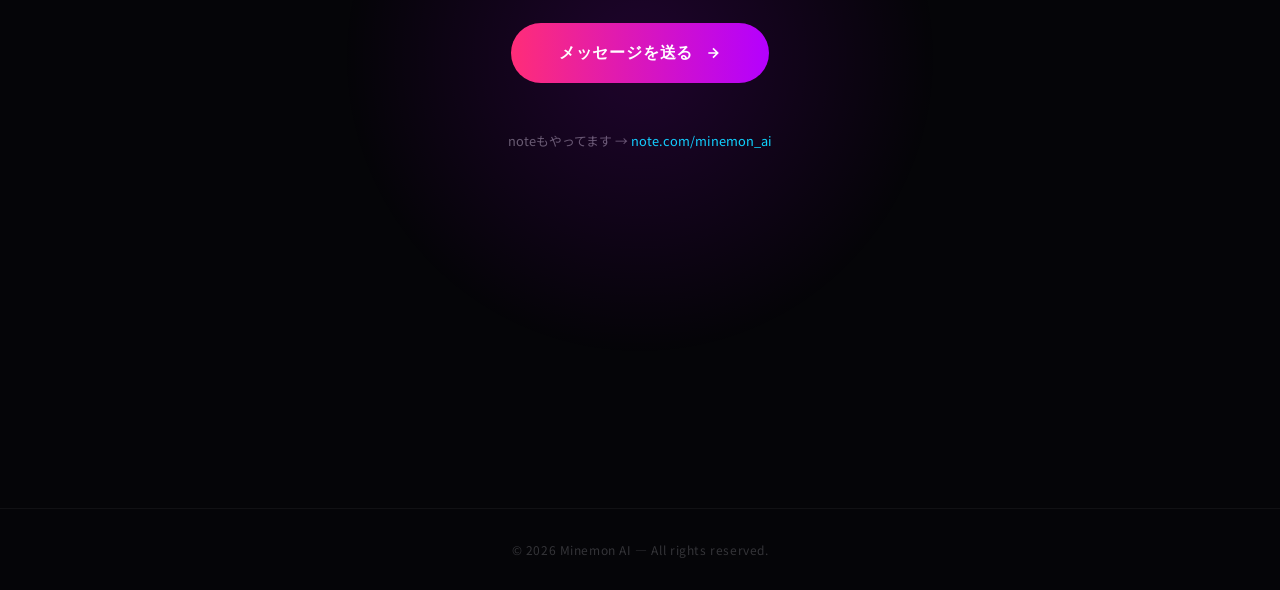
==== commit b00ce44c: "Add files via upload" ====
--- a/index.html
+++ b/index.html
@@ -156,7 +156,7 @@
 </section>
 
 <footer>
-  <p>© 2026 YOUR NAME — All rights reserved.</p>
+  <p>© 2026 Minemon AI — All rights reserved.</p>
 </footer>
 <script src="script.js"></script>
 </body>
--- a/style.css
+++ b/style.css
@@ -1,4 +1,3 @@
-<style>
   @import url('https://fonts.googleapis.com/css2?family=Syne:wght@400;700;800&family=Noto+Sans+JP:wght@300;400;700&display=swap');
 
   :root {
@@ -510,4 +509,3 @@
     #contact { padding: 4rem 1.5rem; }
     .scroll-indicator { left: 1.5rem; }
   }
-</style>
